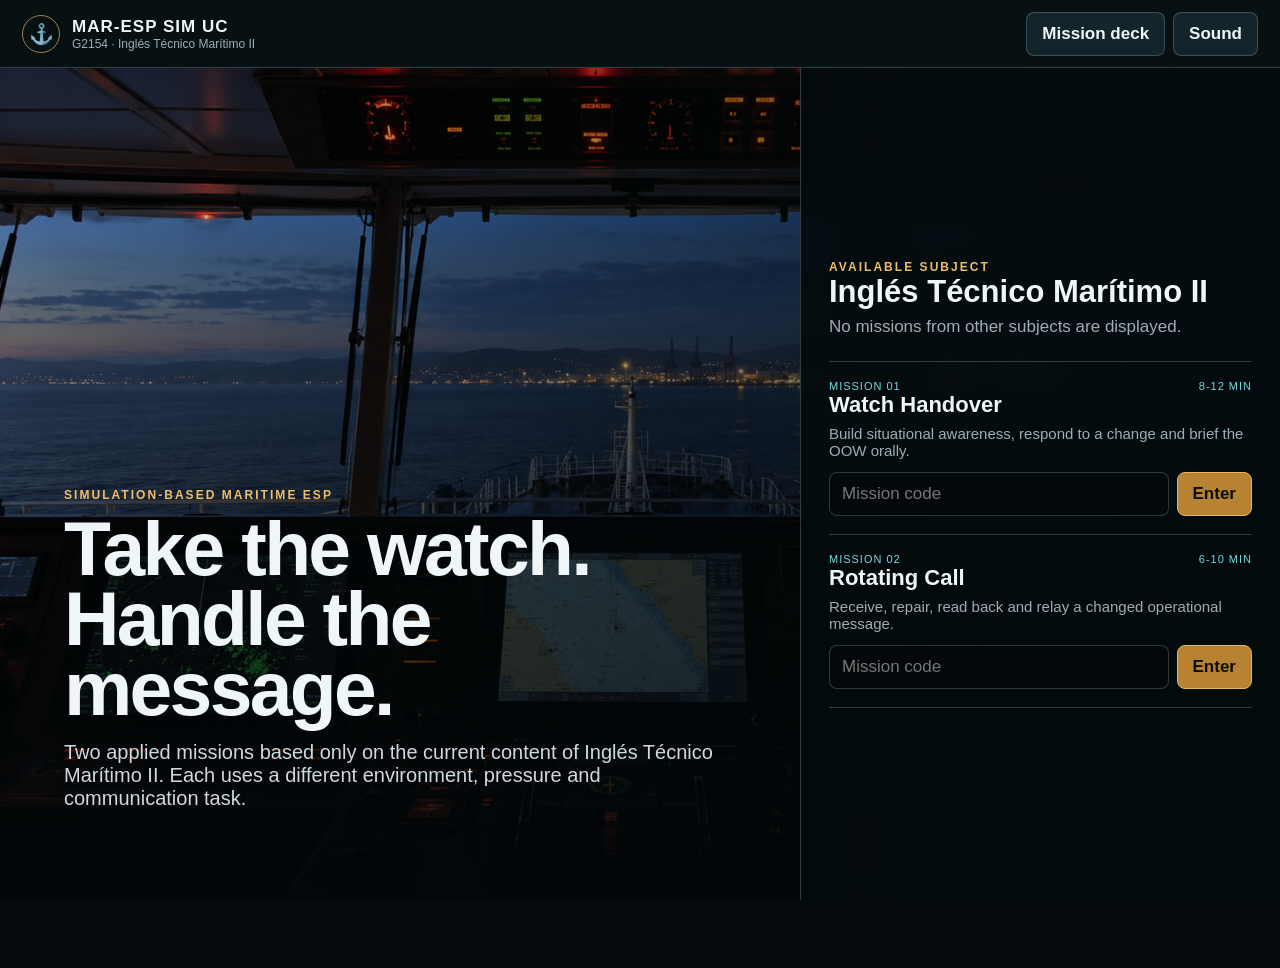
==== itm2-missions/index.html @ d4a8ab96 "Open ITM II missions inside persistent platform session" ====
<!doctype html><html lang="en"><head><meta charset="utf-8"><meta name="viewport" content="width=device-width,initial-scale=1"><title>MAR-ESP SIM UC | Ingles Tecnico Maritimo II</title>
<style>
:root{--ink:#eef6f7;--muted:#9cafb5;--panel:rgba(7,18,21,.94);--line:rgba(204,232,235,.22);--cyan:#79d7de;--green:#84d3a4;--amber:#f1bd68;--red:#e66d63;--shadow:0 24px 70px rgba(0,0,0,.48)}*{box-sizing:border-box}html,body{margin:0;min-height:100%;background:#040a0d;color:var(--ink);font-family:Inter,Arial,sans-serif;font-size:17px}button,input{font:inherit}.hidden{display:none!important}button{cursor:pointer}.screen{display:none;min-height:100vh}.screen.active{display:block}.topbar{height:68px;display:flex;align-items:center;justify-content:space-between;gap:16px;padding:0 22px;background:#071013;border-bottom:1px solid var(--line);position:relative;z-index:30}.brand{display:flex;align-items:center;gap:12px}.brand-mark{width:38px;height:38px;border:1px solid rgba(241,189,104,.65);border-radius:50%;display:grid;place-items:center;color:var(--amber);font-size:20px}.brand strong{display:block;letter-spacing:.06em}.brand small{display:block;color:var(--muted);font-size:12px}.top-actions{display:flex;gap:8px}.btn{min-height:44px;padding:10px 15px;border:1px solid var(--line);border-radius:8px;background:#13252a;color:var(--ink);font-weight:750}.btn:hover{border-color:rgba(121,215,222,.7);background:#193139}.btn.primary{background:#b78231;border-color:#e6b765;color:#0b0b08}.btn:disabled{opacity:.42;cursor:not-allowed}.home{min-height:calc(100vh - 68px);display:grid;grid-template-columns:minmax(0,1.25fr) minmax(360px,.75fr);background:linear-gradient(90deg,rgba(2,8,10,.1),rgba(2,8,10,.72)),url('assets/bridge-watch.jpg') center/cover}.home-copy{display:flex;flex-direction:column;justify-content:flex-end;padding:7vw 5vw;background:linear-gradient(0deg,rgba(1,6,8,.92),transparent 72%)}.kicker{font-size:12px;letter-spacing:.17em;text-transform:uppercase;color:var(--amber);font-weight:800}.home h1{max-width:820px;font-size:clamp(48px,6vw,92px);line-height:.91;margin:12px 0 18px;letter-spacing:-.035em}.home-copy p{max-width:660px;margin:0;font-size:20px;color:#cedadd}.mission-access{padding:38px 28px;background:rgba(4,11,14,.92);backdrop-filter:blur(12px);display:flex;flex-direction:column;justify-content:center;border-left:1px solid var(--line)}.mission-access h2{font-size:31px;margin:0 0 7px}.mission-access>p{color:var(--muted);margin:0 0 24px}.mission-tile{padding:18px 0;border-top:1px solid var(--line)}.mission-tile:last-child{border-bottom:1px solid var(--line)}.mission-tile header{display:flex;justify-content:space-between;gap:12px;align-items:flex-start}.mission-tile h3{font-size:22px;margin:0}.mission-tile p{color:var(--muted);margin:7px 0 13px;font-size:15px}.tag{font-size:11px;letter-spacing:.09em;text-transform:uppercase;color:var(--cyan);white-space:nowrap}.access-row{display:grid;grid-template-columns:1fr auto;gap:8px}.access-row input{min-width:0;border:1px solid var(--line);background:#03090b;color:var(--ink);border-radius:8px;padding:10px 12px}.briefing{min-height:calc(100vh - 68px);display:grid;place-items:center;padding:24px;background:#040b0e}.brief-card{width:min(900px,100%);border:1px solid var(--line);background:linear-gradient(145deg,#0d1a1e,#050b0e);box-shadow:var(--shadow);padding:clamp(24px,5vw,60px);position:relative}.brief-card:before{content:"";position:absolute;left:0;top:0;width:5px;height:100%;background:var(--amber)}.brief-no{font-size:13px;letter-spacing:.15em;color:var(--amber);font-weight:800}.brief-card h1{font-size:clamp(44px,7vw,84px);line-height:.9;margin:14px 0}.brief-card .lead{font-size:21px;color:#cddadd;max-width:760px}.brief-grid{display:grid;grid-template-columns:1fr 1fr;gap:18px;margin:28px 0}.brief-block{border-top:1px solid var(--line);padding-top:13px}.brief-block b{display:block;color:var(--cyan);margin-bottom:6px}.brief-block span{color:var(--muted)}
.mission-one{min-height:calc(100vh - 68px);position:relative;background:#071014 url('assets/bridge-watch.jpg') center/cover;overflow:hidden}.mission-one:after,.radio-mission:after{content:"";position:absolute;inset:0;background:linear-gradient(180deg,rgba(1,6,8,.2),rgba(1,6,8,.5));pointer-events:none}.hudline{position:absolute;z-index:3;left:18px;right:18px;top:16px;display:flex;justify-content:space-between;gap:12px;align-items:center}.status-set{display:flex;gap:8px;flex-wrap:wrap}.status{border:1px solid var(--line);background:rgba(3,10,12,.86);backdrop-filter:blur(8px);padding:8px 11px;border-radius:6px;font:700 12px/1.2 ui-monospace,monospace;letter-spacing:.04em}.status.live:before{content:"";display:inline-block;width:7px;height:7px;border-radius:50%;background:var(--green);box-shadow:0 0 10px var(--green);margin-right:7px}.hotspot{position:absolute;z-index:4;transform:translate(-50%,-50%);width:54px;height:54px;border:1px solid rgba(241,189,104,.8);border-radius:50%;background:rgba(8,16,18,.64);color:var(--amber);font-weight:900;box-shadow:0 0 0 8px rgba(241,189,104,.1),0 0 30px rgba(241,189,104,.28);animation:pulse 2s infinite}.hotspot.done{border-color:var(--green);color:var(--green);box-shadow:0 0 0 7px rgba(132,211,164,.1)}.hotspot:after{content:attr(data-label);position:absolute;left:50%;top:62px;transform:translateX(-50%);padding:5px 8px;border-radius:4px;background:rgba(2,8,10,.88);color:var(--ink);font-size:12px;white-space:nowrap}.hotspot.radar{left:24%;top:69%}.hotspot.ecdis{left:50%;top:72%}.hotspot.radio{left:78%;top:69%}.hotspot.window{left:52%;top:34%}.task-strip{position:absolute;z-index:5;left:18px;bottom:18px;width:min(670px,calc(100% - 36px));background:rgba(4,12,15,.94);border-left:5px solid var(--amber);box-shadow:var(--shadow);padding:17px 19px}.task-strip small{color:var(--amber);font-weight:800;letter-spacing:.1em}.task-strip h2{margin:5px 0 7px;font-size:26px}.task-strip p{margin:0;color:#c5d2d5}.event-sheet{position:absolute;z-index:10;right:18px;top:78px;width:min(390px,calc(100% - 36px));background:rgba(5,13,16,.96);border:1px solid var(--line);box-shadow:var(--shadow);padding:20px;transform:translateX(calc(100% + 40px));transition:.35s}.event-sheet.show{transform:translateX(0)}.event-sheet h3{margin:0 0 8px;font-size:25px}.event-sheet p{color:#c4d1d4}.event-actions{display:grid;gap:9px}.event-actions button{text-align:left}.event-actions span{display:block;color:var(--muted);font-size:13px;margin-top:3px}.handover{position:absolute;z-index:11;inset:0;background:rgba(1,6,8,.88);display:grid;place-items:center;padding:20px}.handover-card{width:min(760px,100%);background:#0a1518;border:1px solid var(--line);box-shadow:var(--shadow);padding:28px}.dialogue{border-left:3px solid var(--cyan);padding:12px 16px;background:#071013;margin:16px 0;color:#d5e2e4}.voicebox{border:1px dashed rgba(121,215,222,.48);padding:18px;text-align:center}.recording{background:#652924!important;border-color:#d66a60!important}.wave{height:38px;display:flex;gap:4px;align-items:center;justify-content:center;margin:10px 0}.wave i{display:block;width:4px;height:8px;background:var(--cyan)}.wave.live i{animation:wave .65s infinite alternate}.wave i:nth-child(2n){animation-delay:.15s}.wave i:nth-child(3n){animation-delay:.3s}
.radio-mission{min-height:calc(100vh - 68px);background:#081014 url('assets/radio-room.jpg') center/cover;position:relative;overflow:hidden}.radio-mission:after{background:linear-gradient(90deg,rgba(2,7,9,.1),rgba(2,7,9,.74))}.radio-console{position:absolute;z-index:3;right:0;top:0;bottom:0;width:min(620px,58vw);background:rgba(4,11,13,.93);border-left:1px solid var(--line);padding:26px;display:grid;grid-template-rows:auto auto 1fr auto;gap:18px;overflow:auto}.radio-head{display:flex;justify-content:space-between;gap:12px}.radio-head h1{font-size:40px;margin:0;line-height:.95}.clock{font:700 22px ui-monospace,monospace;color:var(--amber)}.call-display{border:1px solid rgba(121,215,222,.4);background:#06171a;padding:18px;min-height:132px;box-shadow:inset 0 0 40px rgba(121,215,222,.07)}.call-display .from{color:var(--cyan);font:700 12px ui-monospace,monospace;letter-spacing:.08em}.call-display .line{font-size:21px;margin-top:12px}.ringing{animation:ring 1s infinite}.radio-controls{display:grid;grid-template-columns:repeat(2,1fr);gap:10px}.radio-controls .btn{min-height:62px}.memory-board{display:grid;grid-template-columns:1fr 1fr;gap:10px}.memory-slot{min-height:70px;border:1px solid var(--line);padding:10px;background:#071114}.memory-slot b{display:block;color:var(--amber);font-size:12px;text-transform:uppercase}.memory-slot span{display:block;margin-top:5px;color:#dce7e8}.phrase-builder{border-top:1px solid var(--line);padding-top:14px}.phrase-options{display:flex;flex-wrap:wrap;gap:8px;margin-top:10px}.phrase{border:1px solid var(--line);background:#102126;color:var(--ink);border-radius:999px;padding:9px 12px}.phrase.selected{background:#35595e;border-color:var(--cyan)}.transmit{display:flex;gap:9px;margin-top:13px}.progress-rail{position:absolute;z-index:4;left:22px;bottom:20px;width:min(500px,calc(42vw - 44px));background:rgba(4,11,13,.88);border:1px solid var(--line);padding:15px}.progress-rail h3{margin:0 0 8px}.progress-track{height:8px;background:#152226;overflow:hidden}.progress-track i{display:block;height:100%;background:var(--green);width:0;transition:.4s}
.debrief{min-height:calc(100vh - 68px);padding:28px;background:linear-gradient(135deg,#071316,#03080a)}.debrief-inner{max-width:1120px;margin:auto}.debrief h1{font-size:clamp(44px,6vw,78px);margin:18px 0 6px}.outcome{display:grid;grid-template-columns:repeat(3,1fr);gap:14px;margin:25px 0}.score{border-top:3px solid var(--cyan);background:#0b181b;padding:18px}.score b{display:block;font-size:34px}.score span{color:var(--muted)}.timeline{border-left:1px solid var(--line);margin:24px 0 24px 12px}.timeline-item{padding:0 0 20px 22px;position:relative}.timeline-item:before{content:"";position:absolute;width:9px;height:9px;border-radius:50%;background:var(--cyan);left:-5px;top:7px}.timeline-item b{display:block}.timeline-item span{color:var(--muted)}.source-note{border:1px solid var(--line);background:#081316;padding:16px;color:#c9d6d8}.toast{position:fixed;z-index:100;left:50%;top:82px;transform:translate(-50%,-20px);opacity:0;pointer-events:none;background:#101d20;border:1px solid var(--line);box-shadow:var(--shadow);padding:12px 16px;transition:.25s;max-width:min(620px,90vw)}.toast.show{opacity:1;transform:translate(-50%,0)}
@keyframes pulse{50%{box-shadow:0 0 0 13px rgba(241,189,104,0),0 0 38px rgba(241,189,104,.38)}}@keyframes wave{to{height:33px}}@keyframes ring{50%{border-color:var(--amber);box-shadow:inset 0 0 40px rgba(241,189,104,.12),0 0 24px rgba(241,189,104,.24)}}@media(max-width:900px){.home{grid-template-columns:1fr;background-position:40% center}.home-copy{min-height:55vh}.mission-access{border-left:0;border-top:1px solid var(--line)}.brief-grid,.outcome{grid-template-columns:1fr}.radio-console{position:relative;margin-left:auto;width:100%;min-height:calc(100vh - 68px);background:rgba(4,11,13,.88)}.progress-rail{display:none}.hotspot.window{top:27%}.hotspot.radar,.hotspot.ecdis,.hotspot.radio{top:65%}}@media(max-width:600px){.topbar{height:auto;padding:10px 12px}.brand small{display:none}.home h1{font-size:46px}.home-copy{padding:28px 18px}.mission-access{padding:25px 18px}.hotspot{width:45px;height:45px}.hotspot:after{font-size:10px;top:51px}.radio-controls,.memory-board{grid-template-columns:1fr}.radio-console{padding:18px}.task-strip{bottom:10px}.event-sheet{top:76px}}@media print{.topbar,.btn,.hotspot,.toast{display:none!important}.debrief{background:white;color:#111}.score,.source-note{background:white;color:#111;border:1px solid #777}.score span,.timeline-item span{color:#333}}
</style></head><body><header class="topbar"><div class="brand"><div class="brand-mark">⚓</div><div><strong>MAR-ESP SIM UC</strong><small>G2154 · Inglés Técnico Marítimo II</small></div></div><div class="top-actions"><button class="btn" data-home>Mission deck</button><button class="btn" id="soundBtn">Sound</button></div></header>
<main id="home" class="screen active"><section class="home"><div class="home-copy"><div class="kicker">Simulation-based Maritime ESP</div><h1>Take the watch.<br>Handle the message.</h1><p>Two applied missions based only on the current content of Inglés Técnico Marítimo II. Each uses a different environment, pressure and communication task.</p></div><aside class="mission-access"><div class="kicker">Available subject</div><h2>Inglés Técnico Marítimo II</h2><p>No missions from other subjects are displayed.</p><div id="missionList"></div></aside></section></main>
<main id="briefing" class="screen"><section class="briefing"><div id="briefCard" class="brief-card"></div></section></main>
<main id="m1" class="screen"><section class="mission-one"><div class="hudline"><div class="status-set"><span class="status live">WATCH 0748</span><span class="status" id="m1Objective">4 stations unchecked</span></div><button class="btn" id="m1Help">Watch order</button></div><button class="hotspot radar" data-station="radar" data-label="RADAR">R</button><button class="hotspot ecdis" data-station="ecdis" data-label="POSITION">P</button><button class="hotspot radio" data-station="radio" data-label="VHF GUARD">V</button><button class="hotspot window" data-station="window" data-label="VISUAL CHECK">W</button><div class="task-strip"><small>WATCH HANDOVER</small><h2 id="m1TaskTitle">Build your own picture of the watch</h2><p id="m1TaskText">Inspect the ship systems in any order. The OOW will not tell you which display to trust first.</p></div><aside id="m1Sheet" class="event-sheet"></aside><div id="handover" class="handover hidden"><div class="handover-card"><div class="kicker">Live handover</div><h2>Report to the OOW</h2><div class="dialogue">OOW: “Give me the watch status and tell me what needs monitoring.”</div><div class="voicebox"><div id="wave" class="wave"><i></i><i></i><i></i><i></i><i></i><i></i><i></i><i></i></div><p id="voiceStatus">Hold the microphone button and give a short oral handover. The recording stays in this browser session only.</p><button class="btn primary" id="recordBtn">Hold to speak</button><button class="btn hidden" id="playRecording">Play my handover</button></div><div style="display:flex;gap:10px;margin-top:16px;flex-wrap:wrap"><button class="btn" id="handoverFallback">No microphone: use guided handover</button><button class="btn primary" id="finishM1" disabled>End watch handover</button></div></div></div></section></main>
<main id="m2" class="screen"><section class="radio-mission"><div class="progress-rail"><div class="kicker">Communication chain</div><h3>Agency → You → OOW</h3><div class="progress-track"><i id="radioProgress"></i></div><p id="radioHint">Wait for the incoming call.</p></div><section class="radio-console"><header class="radio-head"><div><div class="kicker">Ship communications desk</div><h1>Rotating Call</h1></div><div class="clock" id="simClock">09:47</div></header><div id="callDisplay" class="call-display"><div class="from">LINE STATUS</div><div class="line">Standing by for agency traffic.</div></div><div><div id="radioControls" class="radio-controls"><button class="btn primary" id="answerCall">Answer incoming call</button><button class="btn" id="playCall" disabled>Replay audio</button></div><div id="memoryBoard" class="memory-board" style="margin-top:14px"></div><div id="phraseBuilder" class="phrase-builder hidden"><div class="kicker" id="phraseLabel">Build the readback</div><p id="phrasePrompt"></p><div id="phraseOptions" class="phrase-options"></div><div class="transmit"><button class="btn" id="clearPhrase">Clear</button><button class="btn primary" id="transmitPhrase">Transmit</button></div></div></div><div><button class="btn primary hidden" id="finishM2">Close communication chain</button></div></section></section></main>
<main id="debrief" class="screen"><section class="debrief"><div class="debrief-inner"><div class="kicker">After-action review</div><h1 id="debriefTitle"></h1><p id="debriefSummary"></p><div class="outcome" id="outcome"></div><h2>What happened</h2><div class="timeline" id="timeline"></div><div class="source-note" id="sourceNote"></div><div style="display:flex;gap:10px;margin-top:18px;flex-wrap:wrap"><button class="btn primary" data-home>Return to mission deck</button><button class="btn" onclick="window.print()">Print / save PDF</button><button class="btn" id="replayMission">Replay mission</button></div></div></section></main>
<audio id="courseAudio" preload="metadata" src="audio/listening-1-week1.mp3"></audio><div id="toast" class="toast"></div>
<script>
const MISSIONS={m1:{code:'mision1',no:'MISSION 01',title:'Watch Handover',subtitle:'Build situational awareness, respond to a change and brief the OOW orally.',source:'Day 1 Introduction: English as professional action; bridge/watch/position/equipment/log contexts.',role:'Relieving watchkeeper',objective:'Establish what is observed, what is uncertain and what must be monitored.',mechanic:'Free-order bridge inspection + interruption + oral handover',duration:'8-12 min'},m2:{code:'mision2',no:'MISSION 02',title:'Rotating Call',subtitle:'Receive, repair, read back and relay a changed operational message.',source:'Week 2-3: Rotating Call, compact maritime noun groups, repair move and closed-loop next action.',role:'Bridge watch assistant',objective:'Transfer a time-critical agency message without losing the changed time, cause, deadline or next action.',mechanic:'Timed incoming call + memory board + phrase assembly',duration:'6-10 min'}};
let app={mission:null,logs:[],score:0,m1:{seen:[],eventResolved:false,recorded:false},m2:{phase:0,selected:[],facts:{},mistakes:0},audioCtx:null,recorder:null,chunks:[],recordingUrl:null},audioOn=true;const $=s=>document.querySelector(s),$$=s=>[...document.querySelectorAll(s)];
function show(id){$$('.screen').forEach(x=>x.classList.remove('active'));$('#'+id).classList.add('active')}function toast(msg){const t=$('#toast');t.textContent=msg;t.classList.add('show');setTimeout(()=>t.classList.remove('show'),2600)}function beep(freq=520,d=.1,type='sine',vol=.05){if(!audioOn)return;try{if(!app.audioCtx)app.audioCtx=new(window.AudioContext||window.webkitAudioContext)();const o=app.audioCtx.createOscillator(),g=app.audioCtx.createGain();o.type=type;o.frequency.value=freq;g.gain.value=vol;o.connect(g);g.connect(app.audioCtx.destination);o.start();g.gain.exponentialRampToValueAtTime(.0001,app.audioCtx.currentTime+d);o.stop(app.audioCtx.currentTime+d)}catch(e){}}function log(action,result,quality='neutral'){app.logs.push({time:new Date().toLocaleTimeString([],{hour:'2-digit',minute:'2-digit'}),action,result,quality})}
function renderMissionList(){$('#missionList').innerHTML=Object.entries(MISSIONS).map(([id,m])=>`<article class="mission-tile"><header><div><div class="tag">${m.no}</div><h3>${m.title}</h3></div><span class="tag">${m.duration}</span></header><p>${m.subtitle}</p><div class="access-row"><input id="code-${id}" type="password" placeholder="Mission code"><button class="btn primary" data-enter="${id}">Enter</button></div></article>`).join('')}function enterMission(id){const v=$('#code-'+id).value.trim().toLowerCase();if(v!==MISSIONS[id].code&&v!=='unicantest'){toast('Code not recognised. Use '+MISSIONS[id].code+' or unicantest.');beep(160,.18,'sawtooth');return}app.mission=id;app.logs=[];app.score=0;renderBriefing(id);show('briefing');beep(420,.08)}function renderBriefing(id){const m=MISSIONS[id];$('#briefCard').innerHTML=`<div class="brief-no">${m.no} · ${m.duration}</div><h1>${m.title}</h1><p class="lead">${m.subtitle}</p><div class="brief-grid"><div class="brief-block"><b>Your role</b><span>${m.role}</span></div><div class="brief-block"><b>Operational objective</b><span>${m.objective}</span></div><div class="brief-block"><b>How this mission plays</b><span>${m.mechanic}</span></div><div class="brief-block"><b>Communication standard</b><span>Purpose, audience and checked information must remain clear.</span></div></div><button class="btn primary" id="launchMission">Begin mission</button>`}
const stationData={radar:{title:'Radar picture',body:'No close targets. One outbound vessel is opening on the starboard bow.',state:'OBSERVED',result:'Traffic picture checked; no immediate close-quarters risk.'},ecdis:{title:'Position display',body:'Position 43°27.6′N 003°47.2′W. Vessel maintaining planned approach track.',state:'CONFIRMED',result:'Position and track checked against the passage display.'},radio:{title:'VHF guard',body:'Channel 16 guard active. Last intelligible traffic was Port Control at 0742.',state:'MONITOR',result:'VHF guard checked; latest traffic identified without inventing a new call.'},window:{title:'Visual conditions',body:'Visibility is reducing toward the harbour entrance. Forward lights remain visible.',state:'CHANGING',result:'Visual check identified deteriorating visibility.'}};
function startM1(){app.m1={seen:[],eventResolved:false,recorded:false};app.logs=[];app.score=0;show('m1');$$('[data-station]').forEach(b=>b.classList.remove('done'));$('#m1Objective').textContent='4 stations unchecked';$('#m1TaskTitle').textContent='Build your own picture of the watch';$('#m1TaskText').textContent='Inspect the ship systems in any order. The OOW will not tell you which display to trust first.';$('#m1Sheet').classList.remove('show');$('#handover').classList.add('hidden');log('Mission start','Relieving watchkeeper entered the bridge.')}function inspectStation(name){const d=stationData[name];if(app.m1.seen.includes(name))return;app.m1.seen.push(name);app.score+=10;document.querySelector(`[data-station="${name}"]`).classList.add('done');log('Checked '+d.title,d.result,'good');$('#m1Sheet').innerHTML=`<div class="kicker">${d.state}</div><h3>${d.title}</h3><p>${d.body}</p><button class="btn" id="closeSheet">Return to bridge</button>`;$('#m1Sheet').classList.add('show');const remain=4-app.m1.seen.length;$('#m1Objective').textContent=remain?remain+' station'+(remain===1?'':'s')+' unchecked':'watch picture established';beep(name==='window'?290:560,.08,name==='window'?'sawtooth':'sine');if(app.m1.seen.length===3&&!app.m1.seen.includes('window'))setTimeout(()=>{toast('The view ahead is changing. A visual check may now matter.');$('#m1TaskTitle').textContent='Conditions are changing';$('#m1TaskText').textContent='The displays are stable, but visibility outside is reducing. Complete the watch picture.';beep(210,.22,'sawtooth',.07)},900);if(app.m1.seen.length===4)setTimeout(triggerEvent,900)}
function triggerEvent(){if(app.m1.eventResolved)return;$('#m1Sheet').innerHTML=`<div class="kicker">UNSCHEDULED CHANGE</div><h3>Port Control call breaks through</h3><p>“MV Aurora, reduced visibility reported near the entrance. Maintain listening watch and advise if conditions worsen.”</p><div class="event-actions"><button class="btn" data-m1event="monitor">Acknowledge and monitor<span>Confirm the call, maintain VHF guard and include the change in the handover.</span></button><button class="btn" data-m1event="ignore">Dismiss as routine traffic<span>The next watch would not know that visibility is changing.</span></button><button class="btn" data-m1event="invent">Report port closure<span>No closure was stated in the message.</span></button></div>`;$('#m1Sheet').classList.add('show');$('#m1TaskTitle').textContent='A live change interrupts the handover';$('#m1TaskText').textContent='Respond to the message. Your decision determines what the OOW receives.';beep(180,.25,'square',.08)}function resolveM1(c){app.m1.eventResolved=true;let r,q;if(c==='monitor'){r='Call acknowledged. Reduced visibility added as a monitoring item; no unsupported conclusion added.';q='good';app.score+=35}else if(c==='ignore'){r='Call dismissed. The handover now carries an omission risk.';q='warn';app.score+=10}else{r='Unsupported port closure reported. Observation and interpretation were confused.';q='bad';app.score-=5}log('Responded to Port Control',r,q);$('#m1Sheet').classList.remove('show');setTimeout(openHandover,500)}function openHandover(){$('#handover').classList.remove('hidden');$('#finishM1').disabled=true;app.m1.recorded=false}
async function startRecord(){try{const stream=await navigator.mediaDevices.getUserMedia({audio:true});app.chunks=[];app.recorder=new MediaRecorder(stream);app.recorder.ondataavailable=e=>app.chunks.push(e.data);app.recorder.onstop=()=>{app.recordingUrl=URL.createObjectURL(new Blob(app.chunks,{type:'audio/webm'}));stream.getTracks().forEach(t=>t.stop());app.m1.recorded=true;$('#recordBtn').classList.remove('recording');$('#recordBtn').textContent='Record again';$('#wave').classList.remove('live');$('#voiceStatus').textContent='Handover recorded. Listen back before ending the watch.';$('#playRecording').classList.remove('hidden');$('#finishM1').disabled=false;app.score+=20;log('Oral handover recorded','Student produced a spoken watch handover. Content requires teacher or peer review.','neutral')};app.recorder.start();$('#recordBtn').classList.add('recording');$('#recordBtn').textContent='Release to stop';$('#wave').classList.add('live');$('#voiceStatus').textContent='Recording… mention status, changing visibility and the next monitoring action.'}catch(e){toast('Microphone unavailable. Use the guided handover.')}}function stopRecord(){if(app.recorder&&app.recorder.state==='recording')app.recorder.stop()}function fallbackHandover(){app.m1.recorded=true;app.score+=10;log('Guided handover used','Microphone was not used; the simulator supplied a structured oral fallback.','neutral');$('#voiceStatus').innerHTML='<b>Say aloud:</b> “Watch taken over at 0748. Position and track are confirmed. No close traffic risk is observed. Visibility is reducing near the harbour entrance. I will maintain VHF guard and advise if conditions worsen.”';$('#finishM1').disabled=false}function finishM1(){log('Watch handover complete','Status, uncertainty and next monitoring action transferred to the OOW.','good');debrief('m1')}
function startM2(){app.m2={phase:0,selected:[],facts:{},mistakes:0};app.logs=[];app.score=0;show('m2');$('#radioProgress').style.width='0%';$('#radioHint').textContent='Wait for the incoming call.';$('#phraseBuilder').classList.add('hidden');$('#finishM2').classList.add('hidden');$('#memoryBoard').innerHTML='';$('#answerCall').disabled=true;$('#playCall').disabled=true;$('#callDisplay').classList.remove('ringing');$('#callDisplay').innerHTML='<div class="from">LINE STATUS</div><div class="line">Standing by for agency traffic.</div>';log('Mission start','Bridge communications desk opened.');setTimeout(incomingCall,1700)}function incomingCall(){$('#callDisplay').classList.add('ringing');$('#callDisplay').innerHTML='<div class="from">INCOMING · NORTH PORT AGENCY</div><div class="line">External call for MV Aurora.</div>';$('#answerCall').disabled=false;$('#radioHint').textContent='The agency line is ringing.';beep(700,.18,'sine',.07);setTimeout(()=>beep(700,.18,'sine',.07),420)}function answerCall(){app.score+=10;log('Answered agency call','Caller and vessel context established.','good');$('#answerCall').disabled=true;$('#playCall').disabled=false;$('#callDisplay').classList.remove('ringing');$('#callDisplay').innerHTML='<div class="from">NORTH PORT AGENCY · LINE DEGRADED</div><div class="line">“Good morning. This is Laura calling about MV Aurora. Pilot boarding is now [noise] due to reduced visibility. Confirm by email before 1200.”</div>';$('#radioProgress').style.width='25%';$('#radioHint').textContent='One critical number is masked. Repair the message before relaying it.';playCourseAudio();setTimeout(showRepair,700)}function playCourseAudio(){const a=$('#courseAudio');a.currentTime=0;a.play().catch(()=>toast('Audio unavailable. The degraded transcript remains visible.'))}
function showPhrase(label,prompt,options,mode){app.m2.selected=[];$('#phraseBuilder').classList.remove('hidden');$('#phraseLabel').textContent=label;$('#phrasePrompt').textContent=prompt;$('#phraseOptions').innerHTML=options.map((x,i)=>`<button class="phrase" data-phrase="${i}">${x}</button>`).join('');$('#transmitPhrase').dataset.mode=mode}function showRepair(){showPhrase('Repair the missing number','The boarding time is unclear. Choose the response that requests and checks the number.',['Say again the pilot boarding time, please. Did you say one-five-one-five?','Please repeat the whole message from the beginning.','Understood. Pilot boarding is at one-five-zero-zero.'],'repair')}function choosePhrase(i){app.m2.selected=[i];$$('.phrase').forEach((x,n)=>x.classList.toggle('selected',n===i))}function transmitPhrase(){const mode=$('#transmitPhrase').dataset.mode;if(!app.m2.selected.length){toast('Select the message you want to transmit.');return}const i=app.m2.selected[0];mode==='repair'?repairResult(i):relayResult(i)}function repairResult(i){if(i===0){app.score+=30;log('Requested targeted repetition','Critical number isolated and checked using a repair move.','good');$('#callDisplay').innerHTML='<div class="from">AGENCY REPLY · CLEAR SIGNAL</div><div class="line">“Affirmative. Pilot boarding time is one-five-one-five, 1515, due to reduced visibility. Email confirmation before 1200.”</div>';app.m2.facts={caller:'North Port Agency',vessel:'MV Aurora',time:'1515',reason:'reduced visibility',deadline:'before 1200'};$('#radioProgress').style.width='55%';$('#radioHint').textContent='The corrected information is available once. Commit it to the memory board.';renderFacts();setTimeout(showRelay,650)}else{app.m2.mistakes++;app.score+=5;log('Repair attempt','The response did not isolate the unclear number; agency requested a more precise repair.','warn');$('#callDisplay').innerHTML='<div class="from">AGENCY · CLARIFICATION REQUIRED</div><div class="line">“Which item do you need repeated? Please specify.”</div>';toast('The repair was too broad or introduced an unsupported time.');showRepair()}}function renderFacts(){$('#memoryBoard').innerHTML=Object.entries(app.m2.facts).map(([k,v])=>`<div class="memory-slot"><b>${k}</b><span>${v}</span></div>`).join('')}function showRelay(){showPhrase('Relay to the OOW','Choose the message that preserves the operational chain and closes with a next action.',['North Port Agency reports pilot boarding changed to 1515 due to reduced visibility. Email confirmation is required before 1200. I will prepare it and report back when sent.','The agency called. The pilot is delayed. Please deal with it.','Laura says visibility is poor and the port may close. Boarding may be at 1515.'],'relay')}function relayResult(i){if(i===0){app.score+=40;log('Relayed message to OOW','Changed time, reason, deadline and next action preserved.','good');$('#callDisplay').innerHTML='<div class="from">OOW · READBACK COMPLETE</div><div class="line">“1515 due reduced visibility; email before 1200. Prepare it and report back. Correct.”</div>';$('#radioProgress').style.width='100%';$('#radioHint').textContent='Closed loop: the recipient confirmed the operational message.'}else{app.m2.mistakes++;app.score+=8;log('Relayed message to OOW','The relay lost operational detail or added an unsupported conclusion.','bad');$('#callDisplay').innerHTML='<div class="from">OOW · MESSAGE REJECTED</div><div class="line">“That is not operationally usable. Give me the exact changed time, reason, deadline and your next action.”</div>';$('#radioProgress').style.width='68%';toast('The OOW rejected the incomplete relay. Try again.');showRelay();return}$('#phraseBuilder').classList.add('hidden');$('#finishM2').classList.remove('hidden')}function finishM2(){log('Communication chain closed','Agency information repaired, confirmed and transferred to the OOW.','good');debrief('m2')}
function debrief(id){try{localStorage.setItem('maresp_itm2_last_run',JSON.stringify({mission:id,logs:app.logs,score:app.score,date:new Date().toISOString()}))}catch(e){}const m=MISSIONS[id];show('debrief');$('#debriefTitle').textContent=m.title+' complete';$('#debriefSummary').textContent=id==='m1'?'The review distinguishes what you checked, what changed and how the watch was transferred. The spoken content remains for teacher or peer review.':'The review shows whether the agency message survived the communication chain without loss or invention.';const good=app.logs.filter(x=>x.quality==='good').length,warn=app.logs.filter(x=>x.quality==='warn'||x.quality==='bad').length;$('#outcome').innerHTML=`<div class="score"><b>${Math.max(0,Math.min(100,app.score))}</b><span>process score / 100</span></div><div class="score"><b>${good}</b><span>effective actions</span></div><div class="score"><b>${warn}</b><span>repair points</span></div>`;$('#timeline').innerHTML=app.logs.map(x=>`<div class="timeline-item"><b>${x.time} · ${x.action}</b><span>${x.result}</span></div>`).join('');$('#sourceNote').innerHTML=`<b>Course alignment</b><br>${m.source}<br><br><b>What is assessed here</b><br>Handling of purpose, audience, checked information, clarity and operational consequence. This score describes in-simulator actions; it is not a validated measure of language learning.`;$('#replayMission').dataset.replay=id;beep(620,.1)}function goHome(){if(new URLSearchParams(location.search).get('from')==='platform'&&window.parent!==window){window.parent.postMessage({type:'maresp-close-mission'},'*');return}show('home');app.mission=null}
document.addEventListener('click',e=>{const enter=e.target.closest('[data-enter]');if(enter)return enterMission(enter.dataset.enter);if(e.target.closest('[data-home]'))return goHome();if(e.target.id==='launchMission')return app.mission==='m1'?startM1():startM2();const st=e.target.closest('[data-station]');if(st)return inspectStation(st.dataset.station);if(e.target.id==='closeSheet')return $('#m1Sheet').classList.remove('show');const ev=e.target.closest('[data-m1event]');if(ev)return resolveM1(ev.dataset.m1event);const ph=e.target.closest('[data-phrase]');if(ph)return choosePhrase(+ph.dataset.phrase)});$('#soundBtn').onclick=()=>{audioOn=!audioOn;$('#soundBtn').textContent=audioOn?'Sound':'Sound off';if(audioOn)beep(520,.08)};$('#m1Help').onclick=()=>toast('Take the watch by checking position, traffic, communications and visual conditions. Report only what you can support.');$('#recordBtn').addEventListener('pointerdown',startRecord);$('#recordBtn').addEventListener('pointerup',stopRecord);$('#recordBtn').addEventListener('pointerleave',stopRecord);$('#playRecording').onclick=()=>{if(app.recordingUrl)new Audio(app.recordingUrl).play()};$('#handoverFallback').onclick=fallbackHandover;$('#finishM1').onclick=finishM1;$('#answerCall').onclick=answerCall;$('#playCall').onclick=playCourseAudio;$('#clearPhrase').onclick=()=>{app.m2.selected=[];$$('.phrase').forEach(x=>x.classList.remove('selected'))};$('#transmitPhrase').onclick=transmitPhrase;$('#finishM2').onclick=finishM2;$('#replayMission').onclick=e=>e.target.dataset.replay==='m1'?startM1():startM2();setInterval(()=>{const base=9*60+47+Math.floor((Date.now()%180000)/60000);$('#simClock').textContent=String(Math.floor(base/60)).padStart(2,'0')+':'+String(base%60).padStart(2,'0')},1000);renderMissionList();const requested=new URLSearchParams(location.search).get('mission');if(MISSIONS[requested]){app.mission=requested;requested==='m1'?startM1():startM2()}
</script></body></html>
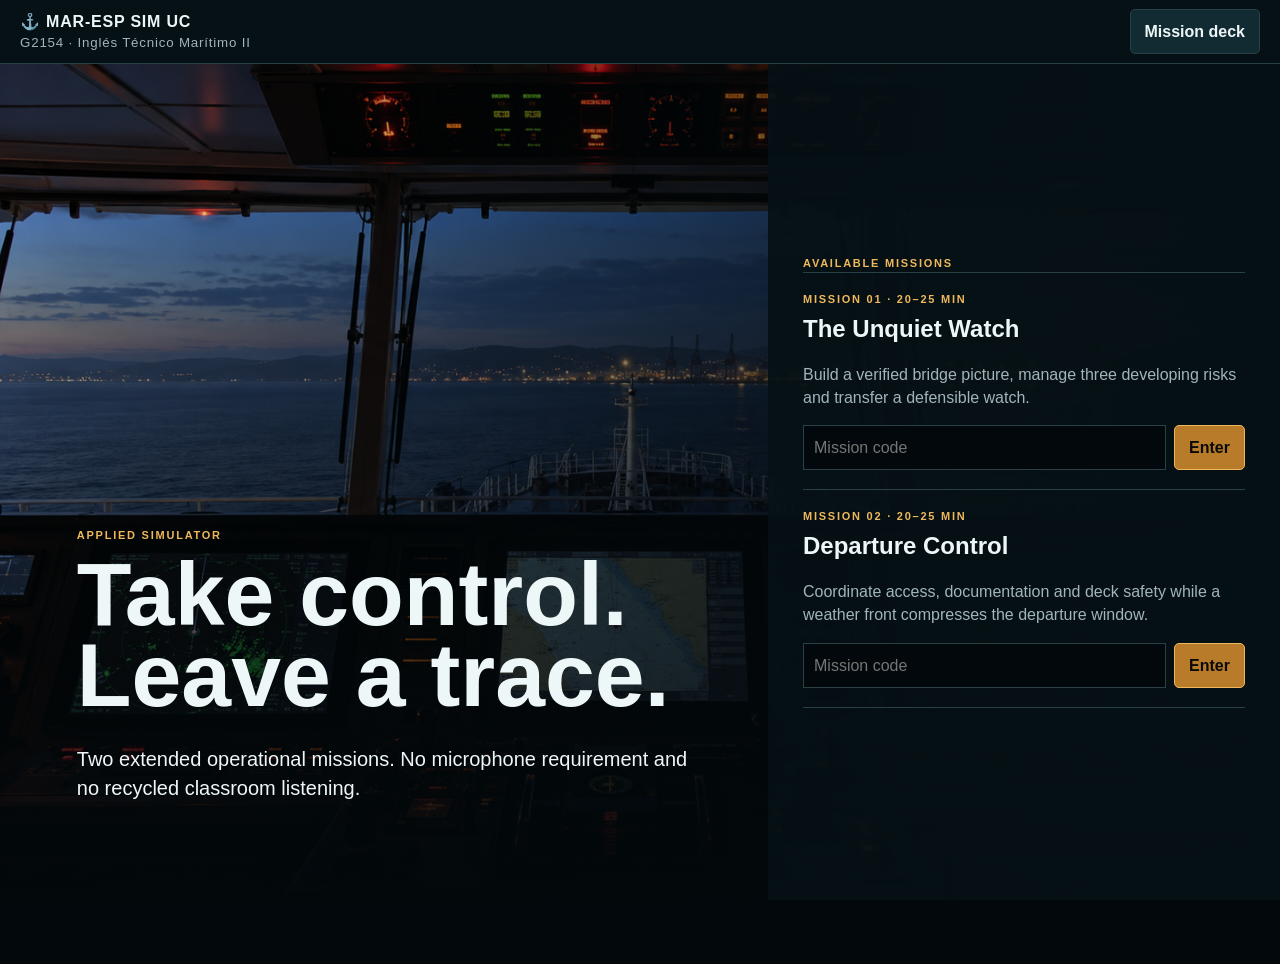
==== commit 2ca65991: "Rebuild ITM II missions as extended operational simulations" ====
--- a/itm2-missions/index.html
+++ b/itm2-missions/index.html
@@ -1,28 +1,16 @@
-<!doctype html><html lang="en"><head><meta charset="utf-8"><meta name="viewport" content="width=device-width,initial-scale=1"><title>MAR-ESP SIM UC | Ingles Tecnico Maritimo II</title>
-<style>
-:root{--ink:#eef6f7;--muted:#9cafb5;--panel:rgba(7,18,21,.94);--line:rgba(204,232,235,.22);--cyan:#79d7de;--green:#84d3a4;--amber:#f1bd68;--red:#e66d63;--shadow:0 24px 70px rgba(0,0,0,.48)}*{box-sizing:border-box}html,body{margin:0;min-height:100%;background:#040a0d;color:var(--ink);font-family:Inter,Arial,sans-serif;font-size:17px}button,input{font:inherit}.hidden{display:none!important}button{cursor:pointer}.screen{display:none;min-height:100vh}.screen.active{display:block}.topbar{height:68px;display:flex;align-items:center;justify-content:space-between;gap:16px;padding:0 22px;background:#071013;border-bottom:1px solid var(--line);position:relative;z-index:30}.brand{display:flex;align-items:center;gap:12px}.brand-mark{width:38px;height:38px;border:1px solid rgba(241,189,104,.65);border-radius:50%;display:grid;place-items:center;color:var(--amber);font-size:20px}.brand strong{display:block;letter-spacing:.06em}.brand small{display:block;color:var(--muted);font-size:12px}.top-actions{display:flex;gap:8px}.btn{min-height:44px;padding:10px 15px;border:1px solid var(--line);border-radius:8px;background:#13252a;color:var(--ink);font-weight:750}.btn:hover{border-color:rgba(121,215,222,.7);background:#193139}.btn.primary{background:#b78231;border-color:#e6b765;color:#0b0b08}.btn:disabled{opacity:.42;cursor:not-allowed}.home{min-height:calc(100vh - 68px);display:grid;grid-template-columns:minmax(0,1.25fr) minmax(360px,.75fr);background:linear-gradient(90deg,rgba(2,8,10,.1),rgba(2,8,10,.72)),url('assets/bridge-watch.jpg') center/cover}.home-copy{display:flex;flex-direction:column;justify-content:flex-end;padding:7vw 5vw;background:linear-gradient(0deg,rgba(1,6,8,.92),transparent 72%)}.kicker{font-size:12px;letter-spacing:.17em;text-transform:uppercase;color:var(--amber);font-weight:800}.home h1{max-width:820px;font-size:clamp(48px,6vw,92px);line-height:.91;margin:12px 0 18px;letter-spacing:-.035em}.home-copy p{max-width:660px;margin:0;font-size:20px;color:#cedadd}.mission-access{padding:38px 28px;background:rgba(4,11,14,.92);backdrop-filter:blur(12px);display:flex;flex-direction:column;justify-content:center;border-left:1px solid var(--line)}.mission-access h2{font-size:31px;margin:0 0 7px}.mission-access>p{color:var(--muted);margin:0 0 24px}.mission-tile{padding:18px 0;border-top:1px solid var(--line)}.mission-tile:last-child{border-bottom:1px solid var(--line)}.mission-tile header{display:flex;justify-content:space-between;gap:12px;align-items:flex-start}.mission-tile h3{font-size:22px;margin:0}.mission-tile p{color:var(--muted);margin:7px 0 13px;font-size:15px}.tag{font-size:11px;letter-spacing:.09em;text-transform:uppercase;color:var(--cyan);white-space:nowrap}.access-row{display:grid;grid-template-columns:1fr auto;gap:8px}.access-row input{min-width:0;border:1px solid var(--line);background:#03090b;color:var(--ink);border-radius:8px;padding:10px 12px}.briefing{min-height:calc(100vh - 68px);display:grid;place-items:center;padding:24px;background:#040b0e}.brief-card{width:min(900px,100%);border:1px solid var(--line);background:linear-gradient(145deg,#0d1a1e,#050b0e);box-shadow:var(--shadow);padding:clamp(24px,5vw,60px);position:relative}.brief-card:before{content:"";position:absolute;left:0;top:0;width:5px;height:100%;background:var(--amber)}.brief-no{font-size:13px;letter-spacing:.15em;color:var(--amber);font-weight:800}.brief-card h1{font-size:clamp(44px,7vw,84px);line-height:.9;margin:14px 0}.brief-card .lead{font-size:21px;color:#cddadd;max-width:760px}.brief-grid{display:grid;grid-template-columns:1fr 1fr;gap:18px;margin:28px 0}.brief-block{border-top:1px solid var(--line);padding-top:13px}.brief-block b{display:block;color:var(--cyan);margin-bottom:6px}.brief-block span{color:var(--muted)}
-.mission-one{min-height:calc(100vh - 68px);position:relative;background:#071014 url('assets/bridge-watch.jpg') center/cover;overflow:hidden}.mission-one:after,.radio-mission:after{content:"";position:absolute;inset:0;background:linear-gradient(180deg,rgba(1,6,8,.2),rgba(1,6,8,.5));pointer-events:none}.hudline{position:absolute;z-index:3;left:18px;right:18px;top:16px;display:flex;justify-content:space-between;gap:12px;align-items:center}.status-set{display:flex;gap:8px;flex-wrap:wrap}.status{border:1px solid var(--line);background:rgba(3,10,12,.86);backdrop-filter:blur(8px);padding:8px 11px;border-radius:6px;font:700 12px/1.2 ui-monospace,monospace;letter-spacing:.04em}.status.live:before{content:"";display:inline-block;width:7px;height:7px;border-radius:50%;background:var(--green);box-shadow:0 0 10px var(--green);margin-right:7px}.hotspot{position:absolute;z-index:4;transform:translate(-50%,-50%);width:54px;height:54px;border:1px solid rgba(241,189,104,.8);border-radius:50%;background:rgba(8,16,18,.64);color:var(--amber);font-weight:900;box-shadow:0 0 0 8px rgba(241,189,104,.1),0 0 30px rgba(241,189,104,.28);animation:pulse 2s infinite}.hotspot.done{border-color:var(--green);color:var(--green);box-shadow:0 0 0 7px rgba(132,211,164,.1)}.hotspot:after{content:attr(data-label);position:absolute;left:50%;top:62px;transform:translateX(-50%);padding:5px 8px;border-radius:4px;background:rgba(2,8,10,.88);color:var(--ink);font-size:12px;white-space:nowrap}.hotspot.radar{left:24%;top:69%}.hotspot.ecdis{left:50%;top:72%}.hotspot.radio{left:78%;top:69%}.hotspot.window{left:52%;top:34%}.task-strip{position:absolute;z-index:5;left:18px;bottom:18px;width:min(670px,calc(100% - 36px));background:rgba(4,12,15,.94);border-left:5px solid var(--amber);box-shadow:var(--shadow);padding:17px 19px}.task-strip small{color:var(--amber);font-weight:800;letter-spacing:.1em}.task-strip h2{margin:5px 0 7px;font-size:26px}.task-strip p{margin:0;color:#c5d2d5}.event-sheet{position:absolute;z-index:10;right:18px;top:78px;width:min(390px,calc(100% - 36px));background:rgba(5,13,16,.96);border:1px solid var(--line);box-shadow:var(--shadow);padding:20px;transform:translateX(calc(100% + 40px));transition:.35s}.event-sheet.show{transform:translateX(0)}.event-sheet h3{margin:0 0 8px;font-size:25px}.event-sheet p{color:#c4d1d4}.event-actions{display:grid;gap:9px}.event-actions button{text-align:left}.event-actions span{display:block;color:var(--muted);font-size:13px;margin-top:3px}.handover{position:absolute;z-index:11;inset:0;background:rgba(1,6,8,.88);display:grid;place-items:center;padding:20px}.handover-card{width:min(760px,100%);background:#0a1518;border:1px solid var(--line);box-shadow:var(--shadow);padding:28px}.dialogue{border-left:3px solid var(--cyan);padding:12px 16px;background:#071013;margin:16px 0;color:#d5e2e4}.voicebox{border:1px dashed rgba(121,215,222,.48);padding:18px;text-align:center}.recording{background:#652924!important;border-color:#d66a60!important}.wave{height:38px;display:flex;gap:4px;align-items:center;justify-content:center;margin:10px 0}.wave i{display:block;width:4px;height:8px;background:var(--cyan)}.wave.live i{animation:wave .65s infinite alternate}.wave i:nth-child(2n){animation-delay:.15s}.wave i:nth-child(3n){animation-delay:.3s}
-.radio-mission{min-height:calc(100vh - 68px);background:#081014 url('assets/radio-room.jpg') center/cover;position:relative;overflow:hidden}.radio-mission:after{background:linear-gradient(90deg,rgba(2,7,9,.1),rgba(2,7,9,.74))}.radio-console{position:absolute;z-index:3;right:0;top:0;bottom:0;width:min(620px,58vw);background:rgba(4,11,13,.93);border-left:1px solid var(--line);padding:26px;display:grid;grid-template-rows:auto auto 1fr auto;gap:18px;overflow:auto}.radio-head{display:flex;justify-content:space-between;gap:12px}.radio-head h1{font-size:40px;margin:0;line-height:.95}.clock{font:700 22px ui-monospace,monospace;color:var(--amber)}.call-display{border:1px solid rgba(121,215,222,.4);background:#06171a;padding:18px;min-height:132px;box-shadow:inset 0 0 40px rgba(121,215,222,.07)}.call-display .from{color:var(--cyan);font:700 12px ui-monospace,monospace;letter-spacing:.08em}.call-display .line{font-size:21px;margin-top:12px}.ringing{animation:ring 1s infinite}.radio-controls{display:grid;grid-template-columns:repeat(2,1fr);gap:10px}.radio-controls .btn{min-height:62px}.memory-board{display:grid;grid-template-columns:1fr 1fr;gap:10px}.memory-slot{min-height:70px;border:1px solid var(--line);padding:10px;background:#071114}.memory-slot b{display:block;color:var(--amber);font-size:12px;text-transform:uppercase}.memory-slot span{display:block;margin-top:5px;color:#dce7e8}.phrase-builder{border-top:1px solid var(--line);padding-top:14px}.phrase-options{display:flex;flex-wrap:wrap;gap:8px;margin-top:10px}.phrase{border:1px solid var(--line);background:#102126;color:var(--ink);border-radius:999px;padding:9px 12px}.phrase.selected{background:#35595e;border-color:var(--cyan)}.transmit{display:flex;gap:9px;margin-top:13px}.progress-rail{position:absolute;z-index:4;left:22px;bottom:20px;width:min(500px,calc(42vw - 44px));background:rgba(4,11,13,.88);border:1px solid var(--line);padding:15px}.progress-rail h3{margin:0 0 8px}.progress-track{height:8px;background:#152226;overflow:hidden}.progress-track i{display:block;height:100%;background:var(--green);width:0;transition:.4s}
-.debrief{min-height:calc(100vh - 68px);padding:28px;background:linear-gradient(135deg,#071316,#03080a)}.debrief-inner{max-width:1120px;margin:auto}.debrief h1{font-size:clamp(44px,6vw,78px);margin:18px 0 6px}.outcome{display:grid;grid-template-columns:repeat(3,1fr);gap:14px;margin:25px 0}.score{border-top:3px solid var(--cyan);background:#0b181b;padding:18px}.score b{display:block;font-size:34px}.score span{color:var(--muted)}.timeline{border-left:1px solid var(--line);margin:24px 0 24px 12px}.timeline-item{padding:0 0 20px 22px;position:relative}.timeline-item:before{content:"";position:absolute;width:9px;height:9px;border-radius:50%;background:var(--cyan);left:-5px;top:7px}.timeline-item b{display:block}.timeline-item span{color:var(--muted)}.source-note{border:1px solid var(--line);background:#081316;padding:16px;color:#c9d6d8}.toast{position:fixed;z-index:100;left:50%;top:82px;transform:translate(-50%,-20px);opacity:0;pointer-events:none;background:#101d20;border:1px solid var(--line);box-shadow:var(--shadow);padding:12px 16px;transition:.25s;max-width:min(620px,90vw)}.toast.show{opacity:1;transform:translate(-50%,0)}
-@keyframes pulse{50%{box-shadow:0 0 0 13px rgba(241,189,104,0),0 0 38px rgba(241,189,104,.38)}}@keyframes wave{to{height:33px}}@keyframes ring{50%{border-color:var(--amber);box-shadow:inset 0 0 40px rgba(241,189,104,.12),0 0 24px rgba(241,189,104,.24)}}@media(max-width:900px){.home{grid-template-columns:1fr;background-position:40% center}.home-copy{min-height:55vh}.mission-access{border-left:0;border-top:1px solid var(--line)}.brief-grid,.outcome{grid-template-columns:1fr}.radio-console{position:relative;margin-left:auto;width:100%;min-height:calc(100vh - 68px);background:rgba(4,11,13,.88)}.progress-rail{display:none}.hotspot.window{top:27%}.hotspot.radar,.hotspot.ecdis,.hotspot.radio{top:65%}}@media(max-width:600px){.topbar{height:auto;padding:10px 12px}.brand small{display:none}.home h1{font-size:46px}.home-copy{padding:28px 18px}.mission-access{padding:25px 18px}.hotspot{width:45px;height:45px}.hotspot:after{font-size:10px;top:51px}.radio-controls,.memory-board{grid-template-columns:1fr}.radio-console{padding:18px}.task-strip{bottom:10px}.event-sheet{top:76px}}@media print{.topbar,.btn,.hotspot,.toast{display:none!important}.debrief{background:white;color:#111}.score,.source-note{background:white;color:#111;border:1px solid #777}.score span,.timeline-item span{color:#333}}
-</style></head><body><header class="topbar"><div class="brand"><div class="brand-mark">⚓</div><div><strong>MAR-ESP SIM UC</strong><small>G2154 · Inglés Técnico Marítimo II</small></div></div><div class="top-actions"><button class="btn" data-home>Mission deck</button><button class="btn" id="soundBtn">Sound</button></div></header>
-<main id="home" class="screen active"><section class="home"><div class="home-copy"><div class="kicker">Simulation-based Maritime ESP</div><h1>Take the watch.<br>Handle the message.</h1><p>Two applied missions based only on the current content of Inglés Técnico Marítimo II. Each uses a different environment, pressure and communication task.</p></div><aside class="mission-access"><div class="kicker">Available subject</div><h2>Inglés Técnico Marítimo II</h2><p>No missions from other subjects are displayed.</p><div id="missionList"></div></aside></section></main>
-<main id="briefing" class="screen"><section class="briefing"><div id="briefCard" class="brief-card"></div></section></main>
-<main id="m1" class="screen"><section class="mission-one"><div class="hudline"><div class="status-set"><span class="status live">WATCH 0748</span><span class="status" id="m1Objective">4 stations unchecked</span></div><button class="btn" id="m1Help">Watch order</button></div><button class="hotspot radar" data-station="radar" data-label="RADAR">R</button><button class="hotspot ecdis" data-station="ecdis" data-label="POSITION">P</button><button class="hotspot radio" data-station="radio" data-label="VHF GUARD">V</button><button class="hotspot window" data-station="window" data-label="VISUAL CHECK">W</button><div class="task-strip"><small>WATCH HANDOVER</small><h2 id="m1TaskTitle">Build your own picture of the watch</h2><p id="m1TaskText">Inspect the ship systems in any order. The OOW will not tell you which display to trust first.</p></div><aside id="m1Sheet" class="event-sheet"></aside><div id="handover" class="handover hidden"><div class="handover-card"><div class="kicker">Live handover</div><h2>Report to the OOW</h2><div class="dialogue">OOW: “Give me the watch status and tell me what needs monitoring.”</div><div class="voicebox"><div id="wave" class="wave"><i></i><i></i><i></i><i></i><i></i><i></i><i></i><i></i></div><p id="voiceStatus">Hold the microphone button and give a short oral handover. The recording stays in this browser session only.</p><button class="btn primary" id="recordBtn">Hold to speak</button><button class="btn hidden" id="playRecording">Play my handover</button></div><div style="display:flex;gap:10px;margin-top:16px;flex-wrap:wrap"><button class="btn" id="handoverFallback">No microphone: use guided handover</button><button class="btn primary" id="finishM1" disabled>End watch handover</button></div></div></div></section></main>
-<main id="m2" class="screen"><section class="radio-mission"><div class="progress-rail"><div class="kicker">Communication chain</div><h3>Agency → You → OOW</h3><div class="progress-track"><i id="radioProgress"></i></div><p id="radioHint">Wait for the incoming call.</p></div><section class="radio-console"><header class="radio-head"><div><div class="kicker">Ship communications desk</div><h1>Rotating Call</h1></div><div class="clock" id="simClock">09:47</div></header><div id="callDisplay" class="call-display"><div class="from">LINE STATUS</div><div class="line">Standing by for agency traffic.</div></div><div><div id="radioControls" class="radio-controls"><button class="btn primary" id="answerCall">Answer incoming call</button><button class="btn" id="playCall" disabled>Replay audio</button></div><div id="memoryBoard" class="memory-board" style="margin-top:14px"></div><div id="phraseBuilder" class="phrase-builder hidden"><div class="kicker" id="phraseLabel">Build the readback</div><p id="phrasePrompt"></p><div id="phraseOptions" class="phrase-options"></div><div class="transmit"><button class="btn" id="clearPhrase">Clear</button><button class="btn primary" id="transmitPhrase">Transmit</button></div></div></div><div><button class="btn primary hidden" id="finishM2">Close communication chain</button></div></section></section></main>
-<main id="debrief" class="screen"><section class="debrief"><div class="debrief-inner"><div class="kicker">After-action review</div><h1 id="debriefTitle"></h1><p id="debriefSummary"></p><div class="outcome" id="outcome"></div><h2>What happened</h2><div class="timeline" id="timeline"></div><div class="source-note" id="sourceNote"></div><div style="display:flex;gap:10px;margin-top:18px;flex-wrap:wrap"><button class="btn primary" data-home>Return to mission deck</button><button class="btn" onclick="window.print()">Print / save PDF</button><button class="btn" id="replayMission">Replay mission</button></div></div></section></main>
-<audio id="courseAudio" preload="metadata" src="audio/listening-1-week1.mp3"></audio><div id="toast" class="toast"></div>
+<!doctype html><html lang="en"><head><meta charset="utf-8"><meta name="viewport" content="width=device-width,initial-scale=1"><title>MAR-ESP SIM UC · ITM II</title><style>
+:root{--bg:#02080b;--p:#08171b;--p2:#10252b;--line:#294047;--ink:#eef7f8;--muted:#a1b5ba;--cyan:#78d8df;--green:#7bd49d;--amber:#efb85c;--red:#e66b61}*{box-sizing:border-box}html,body{margin:0;background:var(--bg);color:var(--ink);font:16px/1.45 Inter,Arial,sans-serif}.screen{display:none;min-height:100vh}.screen.active{display:block}.hidden{display:none!important}button,input{font:inherit}.btn{border:1px solid var(--line);border-radius:5px;background:#122a31;color:var(--ink);padding:10px 14px;font-weight:750;cursor:pointer}.btn:hover{border-color:var(--cyan)}.btn.primary{background:#b77b29;border-color:var(--amber);color:#080a08}.btn:disabled{opacity:.4}.top{height:64px;display:flex;align-items:center;justify-content:space-between;padding:0 20px;background:#061115;border-bottom:1px solid var(--line);position:relative;z-index:30}.brand{font-weight:900;letter-spacing:.05em}.brand small{display:block;color:var(--muted);font-weight:400}.eyebrow{font-size:11px;text-transform:uppercase;letter-spacing:.16em;color:var(--amber);font-weight:850}.home{min-height:calc(100vh - 64px);display:grid;grid-template-columns:1.2fr .8fr;background:linear-gradient(90deg,transparent,#02080be8),url('assets/bridge-watch.jpg') center/cover}.hero{padding:6vw;display:flex;flex-direction:column;justify-content:flex-end;background:linear-gradient(0deg,#02080bf5,transparent 75%)}.hero h1{font-size:clamp(48px,7vw,90px);line-height:.9;margin:10px 0}.hero p{max-width:650px;font-size:20px}.deck{padding:35px;background:#061115ee;display:flex;flex-direction:column;justify-content:center}.card{border-top:1px solid var(--line);padding:19px 0}.card:last-child{border-bottom:1px solid var(--line)}.card h2{margin:4px 0}.card p{color:var(--muted)}.code{display:grid;grid-template-columns:1fr auto;gap:8px}.code input{background:#02080b;border:1px solid var(--line);color:var(--ink);padding:10px}.brief{min-height:calc(100vh - 64px);display:grid;place-items:center;padding:24px;background:linear-gradient(135deg,#0b2026,#02080b)}.briefbox{width:min(930px,100%);padding:50px;background:var(--p);border:1px solid var(--line);border-left:5px solid var(--amber)}.briefbox h1{font-size:clamp(45px,7vw,76px);line-height:.92;margin:12px 0}.briefgrid{display:grid;grid-template-columns:1fr 1fr;gap:15px;margin:25px 0}.briefgrid div{border-top:1px solid var(--line);padding-top:10px}.briefgrid b{color:var(--cyan);display:block}.briefgrid span{color:var(--muted)}
+.sim{height:calc(100vh - 64px);display:grid;grid-template-columns:285px 1fr 315px;overflow:hidden}.rail,.lograil{background:#061115;padding:18px;overflow:auto}.rail{border-right:1px solid var(--line)}.lograil{border-left:1px solid var(--line)}.rail h1{margin:5px 0}.clock{font:800 25px monospace;color:var(--amber);margin:15px 0 4px}.progress{height:7px;background:#172a30;margin-bottom:18px}.progress i{display:block;height:100%;background:var(--green);transition:.3s}.objective{padding:12px;background:var(--p2);border-left:3px solid var(--amber);margin-bottom:14px}.steps{display:grid;gap:7px}.step{color:var(--muted);font-size:14px}.step:before{content:'○';color:var(--amber);margin-right:8px}.step.done{color:#ddf5e5}.step.done:before{content:'✓';color:var(--green)}.meter{height:9px;background:#1b2c31;margin-top:8px}.meter i{display:block;height:100%;background:linear-gradient(90deg,var(--green),var(--amber),var(--red))}.stage{overflow:auto;background:linear-gradient(#02080b4d,#02080ba8),url('assets/bridge-watch.jpg') center/cover}.stage.office{background-image:linear-gradient(#02080b5c,#02080bd8),url('assets/radio-room.jpg')}.workspace{min-height:100%;padding:22px}.stage h2{font-size:31px;margin:3px 0 14px}.panels{display:grid;grid-template-columns:1fr 1fr;gap:12px}.panel,.event,.final{background:#061115ef;border:1px solid var(--line);padding:16px}.panel{min-height:155px}.panel h3,.event h3{margin:4px 0 8px}.data{white-space:pre-line;color:var(--cyan);font:700 14px monospace}.event{margin-top:13px;border-color:#826a3f}.event.alert{border-color:var(--red)}.choices{display:grid;gap:8px;margin-top:12px}.choice{text-align:left}.choice span{display:block;color:var(--muted);font-size:13px}.dispatch{display:grid;grid-template-columns:repeat(2,1fr);gap:9px}.case{background:var(--p);border:1px solid var(--line);padding:11px}.case.ok{border-color:var(--green)}.case h4{margin:0}.case small{color:var(--muted)}.log{display:grid;gap:10px}.entry{border-left:2px solid var(--line);padding-left:10px}.entry b{font-size:13px;display:block}.entry span{font-size:13px;color:var(--muted)}.line{padding:9px;background:#071418;border-left:3px solid var(--green);margin-top:7px}.debrief{padding:30px;min-height:calc(100vh - 64px)}.debrief>div{max-width:1050px;margin:auto}.debrief h1{font-size:clamp(45px,6vw,75px)}.scores{display:grid;grid-template-columns:repeat(3,1fr);gap:12px}.score,.packet{background:var(--p);border:1px solid var(--line);padding:17px}.score{border-top:3px solid var(--cyan)}.score b{font-size:31px;display:block}.toast{position:fixed;top:76px;left:50%;transform:translateX(-50%);background:var(--p2);border:1px solid var(--line);padding:11px 15px;opacity:0;z-index:100;pointer-events:none}.toast.show{opacity:1}@media(max-width:1000px){.sim{grid-template-columns:240px 1fr}.lograil{display:none}}@media(max-width:700px){.home,.sim{grid-template-columns:1fr}.hero{min-height:52vh}.briefgrid,.panels,.scores,.dispatch{grid-template-columns:1fr}.sim{height:auto}.rail{border:0}.stage{min-height:700px}.top{height:auto;padding:9px 12px}.brand small{display:none}}
+</style></head><body><header class="top"><div class="brand">⚓ MAR-ESP SIM UC<small>G2154 · Inglés Técnico Marítimo II</small></div><button class="btn" data-home>Mission deck</button></header>
+<main id="home" class="screen active"><section class="home"><div class="hero"><div class="eyebrow">Applied simulator</div><h1>Take control.<br>Leave a trace.</h1><p>Two extended operational missions. No microphone requirement and no recycled classroom listening.</p></div><aside class="deck"><div class="eyebrow">Available missions</div><div id="list"></div></aside></section></main>
+<main id="brief" class="screen"><section class="brief"><div id="briefbox" class="briefbox"></div></section></main>
+<main id="mission" class="screen"><section class="sim"><aside class="rail"><div class="eyebrow" id="mno"></div><h1 id="mname"></h1><p id="role"></p><div class="clock" id="clock">00:00</div><div class="progress"><i id="progress"></i></div><div class="objective"><b>CURRENT OBJECTIVE</b><div id="objective"></div></div><div id="steps" class="steps"></div><div class="eyebrow" style="margin-top:18px">Operational exposure</div><div class="meter"><i id="risk"></i></div></aside><section id="stage" class="stage"><div class="workspace"><div class="eyebrow" id="zone"></div><h2 id="title"></h2><div id="body"></div></div></section><aside class="lograil"><div class="eyebrow">Trace</div><h2>Operational log</h2><div id="log" class="log"></div></aside></section></main>
+<main id="debrief" class="screen"><section class="debrief"><div><div class="eyebrow">After-action review</div><h1 id="dtitle"></h1><p>This review records the operational path. It does not infer language learning or professional competence.</p><div id="scores" class="scores"></div><div id="packet" class="packet" style="margin-top:14px"></div><div style="display:flex;gap:8px;margin-top:15px"><button class="btn primary" data-home>Return</button><button class="btn" onclick="window.print()">Print / PDF</button><button class="btn" id="replay">Replay</button></div></div></section></main><div id="toast" class="toast"></div>
 <script>
-const MISSIONS={m1:{code:'mision1',no:'MISSION 01',title:'Watch Handover',subtitle:'Build situational awareness, respond to a change and brief the OOW orally.',source:'Day 1 Introduction: English as professional action; bridge/watch/position/equipment/log contexts.',role:'Relieving watchkeeper',objective:'Establish what is observed, what is uncertain and what must be monitored.',mechanic:'Free-order bridge inspection + interruption + oral handover',duration:'8-12 min'},m2:{code:'mision2',no:'MISSION 02',title:'Rotating Call',subtitle:'Receive, repair, read back and relay a changed operational message.',source:'Week 2-3: Rotating Call, compact maritime noun groups, repair move and closed-loop next action.',role:'Bridge watch assistant',objective:'Transfer a time-critical agency message without losing the changed time, cause, deadline or next action.',mechanic:'Timed incoming call + memory board + phrase assembly',duration:'6-10 min'}};
-let app={mission:null,logs:[],score:0,m1:{seen:[],eventResolved:false,recorded:false},m2:{phase:0,selected:[],facts:{},mistakes:0},audioCtx:null,recorder:null,chunks:[],recordingUrl:null},audioOn=true;const $=s=>document.querySelector(s),$$=s=>[...document.querySelectorAll(s)];
-function show(id){$$('.screen').forEach(x=>x.classList.remove('active'));$('#'+id).classList.add('active')}function toast(msg){const t=$('#toast');t.textContent=msg;t.classList.add('show');setTimeout(()=>t.classList.remove('show'),2600)}function beep(freq=520,d=.1,type='sine',vol=.05){if(!audioOn)return;try{if(!app.audioCtx)app.audioCtx=new(window.AudioContext||window.webkitAudioContext)();const o=app.audioCtx.createOscillator(),g=app.audioCtx.createGain();o.type=type;o.frequency.value=freq;g.gain.value=vol;o.connect(g);g.connect(app.audioCtx.destination);o.start();g.gain.exponentialRampToValueAtTime(.0001,app.audioCtx.currentTime+d);o.stop(app.audioCtx.currentTime+d)}catch(e){}}function log(action,result,quality='neutral'){app.logs.push({time:new Date().toLocaleTimeString([],{hour:'2-digit',minute:'2-digit'}),action,result,quality})}
-function renderMissionList(){$('#missionList').innerHTML=Object.entries(MISSIONS).map(([id,m])=>`<article class="mission-tile"><header><div><div class="tag">${m.no}</div><h3>${m.title}</h3></div><span class="tag">${m.duration}</span></header><p>${m.subtitle}</p><div class="access-row"><input id="code-${id}" type="password" placeholder="Mission code"><button class="btn primary" data-enter="${id}">Enter</button></div></article>`).join('')}function enterMission(id){const v=$('#code-'+id).value.trim().toLowerCase();if(v!==MISSIONS[id].code&&v!=='unicantest'){toast('Code not recognised. Use '+MISSIONS[id].code+' or unicantest.');beep(160,.18,'sawtooth');return}app.mission=id;app.logs=[];app.score=0;renderBriefing(id);show('briefing');beep(420,.08)}function renderBriefing(id){const m=MISSIONS[id];$('#briefCard').innerHTML=`<div class="brief-no">${m.no} · ${m.duration}</div><h1>${m.title}</h1><p class="lead">${m.subtitle}</p><div class="brief-grid"><div class="brief-block"><b>Your role</b><span>${m.role}</span></div><div class="brief-block"><b>Operational objective</b><span>${m.objective}</span></div><div class="brief-block"><b>How this mission plays</b><span>${m.mechanic}</span></div><div class="brief-block"><b>Communication standard</b><span>Purpose, audience and checked information must remain clear.</span></div></div><button class="btn primary" id="launchMission">Begin mission</button>`}
-const stationData={radar:{title:'Radar picture',body:'No close targets. One outbound vessel is opening on the starboard bow.',state:'OBSERVED',result:'Traffic picture checked; no immediate close-quarters risk.'},ecdis:{title:'Position display',body:'Position 43°27.6′N 003°47.2′W. Vessel maintaining planned approach track.',state:'CONFIRMED',result:'Position and track checked against the passage display.'},radio:{title:'VHF guard',body:'Channel 16 guard active. Last intelligible traffic was Port Control at 0742.',state:'MONITOR',result:'VHF guard checked; latest traffic identified without inventing a new call.'},window:{title:'Visual conditions',body:'Visibility is reducing toward the harbour entrance. Forward lights remain visible.',state:'CHANGING',result:'Visual check identified deteriorating visibility.'}};
-function startM1(){app.m1={seen:[],eventResolved:false,recorded:false};app.logs=[];app.score=0;show('m1');$$('[data-station]').forEach(b=>b.classList.remove('done'));$('#m1Objective').textContent='4 stations unchecked';$('#m1TaskTitle').textContent='Build your own picture of the watch';$('#m1TaskText').textContent='Inspect the ship systems in any order. The OOW will not tell you which display to trust first.';$('#m1Sheet').classList.remove('show');$('#handover').classList.add('hidden');log('Mission start','Relieving watchkeeper entered the bridge.')}function inspectStation(name){const d=stationData[name];if(app.m1.seen.includes(name))return;app.m1.seen.push(name);app.score+=10;document.querySelector(`[data-station="${name}"]`).classList.add('done');log('Checked '+d.title,d.result,'good');$('#m1Sheet').innerHTML=`<div class="kicker">${d.state}</div><h3>${d.title}</h3><p>${d.body}</p><button class="btn" id="closeSheet">Return to bridge</button>`;$('#m1Sheet').classList.add('show');const remain=4-app.m1.seen.length;$('#m1Objective').textContent=remain?remain+' station'+(remain===1?'':'s')+' unchecked':'watch picture established';beep(name==='window'?290:560,.08,name==='window'?'sawtooth':'sine');if(app.m1.seen.length===3&&!app.m1.seen.includes('window'))setTimeout(()=>{toast('The view ahead is changing. A visual check may now matter.');$('#m1TaskTitle').textContent='Conditions are changing';$('#m1TaskText').textContent='The displays are stable, but visibility outside is reducing. Complete the watch picture.';beep(210,.22,'sawtooth',.07)},900);if(app.m1.seen.length===4)setTimeout(triggerEvent,900)}
-function triggerEvent(){if(app.m1.eventResolved)return;$('#m1Sheet').innerHTML=`<div class="kicker">UNSCHEDULED CHANGE</div><h3>Port Control call breaks through</h3><p>“MV Aurora, reduced visibility reported near the entrance. Maintain listening watch and advise if conditions worsen.”</p><div class="event-actions"><button class="btn" data-m1event="monitor">Acknowledge and monitor<span>Confirm the call, maintain VHF guard and include the change in the handover.</span></button><button class="btn" data-m1event="ignore">Dismiss as routine traffic<span>The next watch would not know that visibility is changing.</span></button><button class="btn" data-m1event="invent">Report port closure<span>No closure was stated in the message.</span></button></div>`;$('#m1Sheet').classList.add('show');$('#m1TaskTitle').textContent='A live change interrupts the handover';$('#m1TaskText').textContent='Respond to the message. Your decision determines what the OOW receives.';beep(180,.25,'square',.08)}function resolveM1(c){app.m1.eventResolved=true;let r,q;if(c==='monitor'){r='Call acknowledged. Reduced visibility added as a monitoring item; no unsupported conclusion added.';q='good';app.score+=35}else if(c==='ignore'){r='Call dismissed. The handover now carries an omission risk.';q='warn';app.score+=10}else{r='Unsupported port closure reported. Observation and interpretation were confused.';q='bad';app.score-=5}log('Responded to Port Control',r,q);$('#m1Sheet').classList.remove('show');setTimeout(openHandover,500)}function openHandover(){$('#handover').classList.remove('hidden');$('#finishM1').disabled=true;app.m1.recorded=false}
-async function startRecord(){try{const stream=await navigator.mediaDevices.getUserMedia({audio:true});app.chunks=[];app.recorder=new MediaRecorder(stream);app.recorder.ondataavailable=e=>app.chunks.push(e.data);app.recorder.onstop=()=>{app.recordingUrl=URL.createObjectURL(new Blob(app.chunks,{type:'audio/webm'}));stream.getTracks().forEach(t=>t.stop());app.m1.recorded=true;$('#recordBtn').classList.remove('recording');$('#recordBtn').textContent='Record again';$('#wave').classList.remove('live');$('#voiceStatus').textContent='Handover recorded. Listen back before ending the watch.';$('#playRecording').classList.remove('hidden');$('#finishM1').disabled=false;app.score+=20;log('Oral handover recorded','Student produced a spoken watch handover. Content requires teacher or peer review.','neutral')};app.recorder.start();$('#recordBtn').classList.add('recording');$('#recordBtn').textContent='Release to stop';$('#wave').classList.add('live');$('#voiceStatus').textContent='Recording… mention status, changing visibility and the next monitoring action.'}catch(e){toast('Microphone unavailable. Use the guided handover.')}}function stopRecord(){if(app.recorder&&app.recorder.state==='recording')app.recorder.stop()}function fallbackHandover(){app.m1.recorded=true;app.score+=10;log('Guided handover used','Microphone was not used; the simulator supplied a structured oral fallback.','neutral');$('#voiceStatus').innerHTML='<b>Say aloud:</b> “Watch taken over at 0748. Position and track are confirmed. No close traffic risk is observed. Visibility is reducing near the harbour entrance. I will maintain VHF guard and advise if conditions worsen.”';$('#finishM1').disabled=false}function finishM1(){log('Watch handover complete','Status, uncertainty and next monitoring action transferred to the OOW.','good');debrief('m1')}
-function startM2(){app.m2={phase:0,selected:[],facts:{},mistakes:0};app.logs=[];app.score=0;show('m2');$('#radioProgress').style.width='0%';$('#radioHint').textContent='Wait for the incoming call.';$('#phraseBuilder').classList.add('hidden');$('#finishM2').classList.add('hidden');$('#memoryBoard').innerHTML='';$('#answerCall').disabled=true;$('#playCall').disabled=true;$('#callDisplay').classList.remove('ringing');$('#callDisplay').innerHTML='<div class="from">LINE STATUS</div><div class="line">Standing by for agency traffic.</div>';log('Mission start','Bridge communications desk opened.');setTimeout(incomingCall,1700)}function incomingCall(){$('#callDisplay').classList.add('ringing');$('#callDisplay').innerHTML='<div class="from">INCOMING · NORTH PORT AGENCY</div><div class="line">External call for MV Aurora.</div>';$('#answerCall').disabled=false;$('#radioHint').textContent='The agency line is ringing.';beep(700,.18,'sine',.07);setTimeout(()=>beep(700,.18,'sine',.07),420)}function answerCall(){app.score+=10;log('Answered agency call','Caller and vessel context established.','good');$('#answerCall').disabled=true;$('#playCall').disabled=false;$('#callDisplay').classList.remove('ringing');$('#callDisplay').innerHTML='<div class="from">NORTH PORT AGENCY · LINE DEGRADED</div><div class="line">“Good morning. This is Laura calling about MV Aurora. Pilot boarding is now [noise] due to reduced visibility. Confirm by email before 1200.”</div>';$('#radioProgress').style.width='25%';$('#radioHint').textContent='One critical number is masked. Repair the message before relaying it.';playCourseAudio();setTimeout(showRepair,700)}function playCourseAudio(){const a=$('#courseAudio');a.currentTime=0;a.play().catch(()=>toast('Audio unavailable. The degraded transcript remains visible.'))}
-function showPhrase(label,prompt,options,mode){app.m2.selected=[];$('#phraseBuilder').classList.remove('hidden');$('#phraseLabel').textContent=label;$('#phrasePrompt').textContent=prompt;$('#phraseOptions').innerHTML=options.map((x,i)=>`<button class="phrase" data-phrase="${i}">${x}</button>`).join('');$('#transmitPhrase').dataset.mode=mode}function showRepair(){showPhrase('Repair the missing number','The boarding time is unclear. Choose the response that requests and checks the number.',['Say again the pilot boarding time, please. Did you say one-five-one-five?','Please repeat the whole message from the beginning.','Understood. Pilot boarding is at one-five-zero-zero.'],'repair')}function choosePhrase(i){app.m2.selected=[i];$$('.phrase').forEach((x,n)=>x.classList.toggle('selected',n===i))}function transmitPhrase(){const mode=$('#transmitPhrase').dataset.mode;if(!app.m2.selected.length){toast('Select the message you want to transmit.');return}const i=app.m2.selected[0];mode==='repair'?repairResult(i):relayResult(i)}function repairResult(i){if(i===0){app.score+=30;log('Requested targeted repetition','Critical number isolated and checked using a repair move.','good');$('#callDisplay').innerHTML='<div class="from">AGENCY REPLY · CLEAR SIGNAL</div><div class="line">“Affirmative. Pilot boarding time is one-five-one-five, 1515, due to reduced visibility. Email confirmation before 1200.”</div>';app.m2.facts={caller:'North Port Agency',vessel:'MV Aurora',time:'1515',reason:'reduced visibility',deadline:'before 1200'};$('#radioProgress').style.width='55%';$('#radioHint').textContent='The corrected information is available once. Commit it to the memory board.';renderFacts();setTimeout(showRelay,650)}else{app.m2.mistakes++;app.score+=5;log('Repair attempt','The response did not isolate the unclear number; agency requested a more precise repair.','warn');$('#callDisplay').innerHTML='<div class="from">AGENCY · CLARIFICATION REQUIRED</div><div class="line">“Which item do you need repeated? Please specify.”</div>';toast('The repair was too broad or introduced an unsupported time.');showRepair()}}function renderFacts(){$('#memoryBoard').innerHTML=Object.entries(app.m2.facts).map(([k,v])=>`<div class="memory-slot"><b>${k}</b><span>${v}</span></div>`).join('')}function showRelay(){showPhrase('Relay to the OOW','Choose the message that preserves the operational chain and closes with a next action.',['North Port Agency reports pilot boarding changed to 1515 due to reduced visibility. Email confirmation is required before 1200. I will prepare it and report back when sent.','The agency called. The pilot is delayed. Please deal with it.','Laura says visibility is poor and the port may close. Boarding may be at 1515.'],'relay')}function relayResult(i){if(i===0){app.score+=40;log('Relayed message to OOW','Changed time, reason, deadline and next action preserved.','good');$('#callDisplay').innerHTML='<div class="from">OOW · READBACK COMPLETE</div><div class="line">“1515 due reduced visibility; email before 1200. Prepare it and report back. Correct.”</div>';$('#radioProgress').style.width='100%';$('#radioHint').textContent='Closed loop: the recipient confirmed the operational message.'}else{app.m2.mistakes++;app.score+=8;log('Relayed message to OOW','The relay lost operational detail or added an unsupported conclusion.','bad');$('#callDisplay').innerHTML='<div class="from">OOW · MESSAGE REJECTED</div><div class="line">“That is not operationally usable. Give me the exact changed time, reason, deadline and your next action.”</div>';$('#radioProgress').style.width='68%';toast('The OOW rejected the incomplete relay. Try again.');showRelay();return}$('#phraseBuilder').classList.add('hidden');$('#finishM2').classList.remove('hidden')}function finishM2(){log('Communication chain closed','Agency information repaired, confirmed and transferred to the OOW.','good');debrief('m2')}
-function debrief(id){try{localStorage.setItem('maresp_itm2_last_run',JSON.stringify({mission:id,logs:app.logs,score:app.score,date:new Date().toISOString()}))}catch(e){}const m=MISSIONS[id];show('debrief');$('#debriefTitle').textContent=m.title+' complete';$('#debriefSummary').textContent=id==='m1'?'The review distinguishes what you checked, what changed and how the watch was transferred. The spoken content remains for teacher or peer review.':'The review shows whether the agency message survived the communication chain without loss or invention.';const good=app.logs.filter(x=>x.quality==='good').length,warn=app.logs.filter(x=>x.quality==='warn'||x.quality==='bad').length;$('#outcome').innerHTML=`<div class="score"><b>${Math.max(0,Math.min(100,app.score))}</b><span>process score / 100</span></div><div class="score"><b>${good}</b><span>effective actions</span></div><div class="score"><b>${warn}</b><span>repair points</span></div>`;$('#timeline').innerHTML=app.logs.map(x=>`<div class="timeline-item"><b>${x.time} · ${x.action}</b><span>${x.result}</span></div>`).join('');$('#sourceNote').innerHTML=`<b>Course alignment</b><br>${m.source}<br><br><b>What is assessed here</b><br>Handling of purpose, audience, checked information, clarity and operational consequence. This score describes in-simulator actions; it is not a validated measure of language learning.`;$('#replayMission').dataset.replay=id;beep(620,.1)}function goHome(){if(new URLSearchParams(location.search).get('from')==='platform'&&window.parent!==window){window.parent.postMessage({type:'maresp-close-mission'},'*');return}show('home');app.mission=null}
-document.addEventListener('click',e=>{const enter=e.target.closest('[data-enter]');if(enter)return enterMission(enter.dataset.enter);if(e.target.closest('[data-home]'))return goHome();if(e.target.id==='launchMission')return app.mission==='m1'?startM1():startM2();const st=e.target.closest('[data-station]');if(st)return inspectStation(st.dataset.station);if(e.target.id==='closeSheet')return $('#m1Sheet').classList.remove('show');const ev=e.target.closest('[data-m1event]');if(ev)return resolveM1(ev.dataset.m1event);const ph=e.target.closest('[data-phrase]');if(ph)return choosePhrase(+ph.dataset.phrase)});$('#soundBtn').onclick=()=>{audioOn=!audioOn;$('#soundBtn').textContent=audioOn?'Sound':'Sound off';if(audioOn)beep(520,.08)};$('#m1Help').onclick=()=>toast('Take the watch by checking position, traffic, communications and visual conditions. Report only what you can support.');$('#recordBtn').addEventListener('pointerdown',startRecord);$('#recordBtn').addEventListener('pointerup',stopRecord);$('#recordBtn').addEventListener('pointerleave',stopRecord);$('#playRecording').onclick=()=>{if(app.recordingUrl)new Audio(app.recordingUrl).play()};$('#handoverFallback').onclick=fallbackHandover;$('#finishM1').onclick=finishM1;$('#answerCall').onclick=answerCall;$('#playCall').onclick=playCourseAudio;$('#clearPhrase').onclick=()=>{app.m2.selected=[];$$('.phrase').forEach(x=>x.classList.remove('selected'))};$('#transmitPhrase').onclick=transmitPhrase;$('#finishM2').onclick=finishM2;$('#replayMission').onclick=e=>e.target.dataset.replay==='m1'?startM1():startM2();setInterval(()=>{const base=9*60+47+Math.floor((Date.now()%180000)/60000);$('#simClock').textContent=String(Math.floor(base/60)).padStart(2,'0')+':'+String(base%60).padStart(2,'0')},1000);renderMissionList();const requested=new URLSearchParams(location.search).get('mission');if(MISSIONS[requested]){app.mission=requested;requested==='m1'?startM1():startM2()}
+const M={m1:{code:'mision1',no:'MISSION 01',title:'The Unquiet Watch',time:'20–25 min',role:'Relieving watchkeeper',summary:'Build a verified bridge picture, manage three developing risks and transfer a defensible watch.'},m2:{code:'mision2',no:'MISSION 02',title:'Departure Control',time:'20–25 min',role:'Deck operations coordinator',summary:'Coordinate access, documentation and deck safety while a weather front compresses the departure window.'}};const $=s=>document.querySelector(s),$$=s=>[...document.querySelectorAll(s)];let a={id:null,score:0,risk:25,logs:[],start:0,timer:null,m1:{seen:[],selected:[]},m2:{at:0,orders:[]}};const q=new URLSearchParams(location.search),participant=q.get('participant')||'local';function show(x){$$('.screen').forEach(n=>n.classList.remove('active'));$('#'+x).classList.add('active')}function toast(x){$('#toast').textContent=x;$('#toast').classList.add('show');setTimeout(()=>$('#toast').classList.remove('show'),2200)}function log(x,y,g='neutral'){a.logs.push({t:new Date().toLocaleTimeString([],{hour:'2-digit',minute:'2-digit'}),x,y,g});$('#log').innerHTML=a.logs.map(z=>`<div class="entry"><b>${z.t} · ${z.x}</b><span>${z.y}</span></div>`).join('')}function risk(v){a.risk=Math.max(0,Math.min(100,v));$('#risk').style.width=a.risk+'%'}function phase(n,x){$('#progress').style.width=n*20+'%';$('#objective').textContent=x}function done(x){$('#'+x)?.classList.add('done')}function clock(){clearInterval(a.timer);a.start=Date.now();a.timer=setInterval(()=>{let s=Math.floor((Date.now()-a.start)/1000);$('#clock').textContent=String(Math.floor(s/60)).padStart(2,'0')+':'+String(s%60).padStart(2,'0')},1000)}function renderList(){$('#list').innerHTML=Object.entries(M).map(([id,m])=>`<article class="card"><div class="eyebrow">${m.no} · ${m.time}</div><h2>${m.title}</h2><p>${m.summary}</p><div class="code"><input id="c-${id}" type="password" placeholder="Mission code"><button class="btn primary" data-enter="${id}">Enter</button></div></article>`).join('')}function enter(id){let v=$('#c-'+id).value.trim().toLowerCase();if(v!==M[id].code&&v!=='unicantest')return toast('Use '+M[id].code+' or unicantest.');a.id=id;let m=M[id];$('#briefbox').innerHTML=`<div class="eyebrow">${m.no} · ${m.time}</div><h1>${m.title}</h1><p>${m.summary}</p><div class="briefgrid"><div><b>Your role</b><span>${m.role}</span></div><div><b>Operational outcome</b><span>A traceable handover or departure decision.</span></div><div><b>Activity pattern</b><span>Five changing phases, not a classroom listening or writing worksheet.</span></div><div><b>Completion</b><span>Resolve events and close the final operational chain.</span></div></div><button class="btn primary" id="launch">Start mission</button>`;show('brief')}function begin(){a.score=0;a.risk=25;a.logs=[];clock();show('mission');let m=M[a.id];$('#mno').textContent=m.no;$('#mname').textContent=m.title;$('#role').textContent=m.role;$('#stage').className='stage '+(a.id==='m2'?'office':'');a.id==='m1'?start1():start2()}
+const systems={radar:['Radar / ARPA','CONTACT A: CPA 0.7 NM · TCPA 14 min\nCONTACT B: opening'],position:['Position / route','43°27.6′N 003°47.2′W\nCOG 184° · SOG 8.4 kn · XTE 0.03'],weather:['Weather / visual','Visibility 3.0 NM and falling\nWind SW 18 kn · 1006 hPa'],orders:['Standing orders','Call Master if visibility < 2 NM\nLog CPA below 0.5 NM']};function steps1(){$('#steps').innerHTML='<span id="a1" class="step">Cross-check four sources</span><span id="a2" class="step">Resolve traffic risk</span><span id="a3" class="step">Act on visibility threshold</span><span id="a4" class="step">Resolve position conflict</span><span id="a5" class="step">Transfer the watch</span>'}function start1(){a.m1={seen:[],selected:[]};steps1();phase(1,'Cross-check four independent sources before accepting the watch.');$('#zone').textContent='Bridge · 07:48';$('#title').textContent='Relief due in twelve minutes';$('#body').innerHTML=`<div class="panels">${Object.entries(systems).map(([k,v])=>`<article class="panel"><div class="eyebrow">SOURCE</div><h3>${v[0]}</h3><div class="data">${v[1]}</div><button class="btn" data-check="${k}" style="margin-top:12px">Cross-check and log</button></article>`).join('')}</div>`;log('Watch relief started','No source accepted without cross-check.')}function check(k,el){if(a.m1.seen.includes(k))return;a.m1.seen.push(k);el.disabled=true;a.score+=6;log('Checked '+systems[k][0],systems[k][1].replaceAll('\n','; '),'good');if(a.m1.seen.length===4){done('a1');setTimeout(traffic,500)}}function traffic(){phase(2,'Measured CPA is falling. Respond before the standing-order threshold is crossed.');$('#title').textContent='Traffic picture changing';$('#body').innerHTML=`<div class="panels"><article class="panel"><h3>ARPA UPDATE</h3><div class="data">Range 1.9 NM\nCPA 0.38 NM ↓\nTCPA 09 min\nBearing steady</div></article><article class="panel"><h3>Harbour Control</h3><p>“Aurora, outbound traffic crossing ahead. Report your intentions.”</p></article></div>${event('DECISION 1','What do you communicate and do?',[['t-good','Notify OOW/Master, report measured CPA/TCPA and reduce speed pending assessment.'],['t-call','Order the other vessel to alter course immediately.'],['t-wait','Wait until CPA is below 0.2 NM.']])}`}
+function event(k,h,choices){return `<div class="event alert"><div class="eyebrow">${k}</div><h3>${h}</h3><div class="choices">${choices.map(x=>`<button class="btn choice" data-action="${x[0]}">${x[1]}</button>`).join('')}</div></div>`}function action(k){if(k[0]==='c')return caseAction(k);if(k[0]==='r')return releaseAction(k);if(k[0]==='t'){grade(k==='t-good','Traffic response',k==='t-good'?'Measured data reported and authority transferred.':'Action delayed or exceeded available authority.','a2');setTimeout(visibility,450)}else if(k[0]==='v'){grade(k==='v-good','Visibility response',k==='v-good'?'Standing order triggered with factual report.':'Threshold ignored or closure invented.','a3');setTimeout(position,450)}else{grade(k==='p-good','Position response',k==='p-good'?'Independent fix used; GNSS fault preserved for handover.':'Contradictory source accepted without verification.','a4');setTimeout(handover,450)}}function grade(ok,x,y,s){a.score+=ok?20:4;risk(a.risk+(ok?-6:18));log(x,y,ok?'good':'bad');done(s)}function visibility(){phase(3,'Visibility is now below the standing-order threshold.');$('#title').textContent='Visibility alarm';$('#body').innerHTML=`<div class="panels"><article class="panel"><h3>Visual observation</h3><div class="data">Visibility 1.8 NM\nEntrance lights intermittent\nNo closure message</div></article><article class="panel"><h3>Standing order</h3><p>Call Master below 2 NM.</p></article></div>${event('DECISION 2','Choose the bridge response',[['v-good','Call Master; report 1.8 NM and intermittent lights; maintain watch.'],['v-invent','Announce that the harbour is closed.'],['v-wait','Wait for the next weather report.']])}`}function position(){phase(4,'Resolve conflicting navigation data before relief.');$('#title').textContent='Position disagreement';$('#body').innerHTML=`<div class="panels"><article class="panel"><h3>ECDIS</h3><div class="data">XTE 0.31 NM PORT\nPOSITION AGE 00:04</div></article><article class="panel"><h3>Independent fix</h3><div class="data">Radar/visual XTE 0.04 NM\nGNSS 1 integrity warning</div></article></div>${event('DECISION 3','Which source controls the watch picture?',[['p-good','Use radar/visual fix, isolate GNSS 1 and log the warning.'],['p-bad','Accept ECDIS because it is the primary display.']])}`}const lines=['Position independently verified; GNSS 1 warning remains active.','Contact A CPA 0.38 NM / TCPA 09 min; Master notified.','Visibility 1.8 NM; restricted-visibility monitoring initiated.','Harbour closed and pilotage suspended.','All equipment fully serviceable.','Continue VHF guard; monitor Contact A and GNSS 1.'];function handover(){phase(5,'Select exactly four defensible lines for the relieving OOW.');$('#title').textContent='Final watch transfer';$('#body').innerHTML=`<div class="panel"><h3>Select four lines</h3><div class="choices">${lines.map((x,i)=>`<button class="btn choice" data-line="${i}">${x}</button>`).join('')}</div><div id="selected"></div><button id="finish1" class="btn primary" disabled style="margin-top:12px">Transfer watch</button></div>`}function line(i,el){if(a.m1.selected.includes(i)){a.m1.selected=a.m1.selected.filter(x=>x!==i);el.style.borderColor=''}else if(a.m1.selected.length<4){a.m1.selected.push(i);el.style.borderColor='var(--green)'}$('#selected').innerHTML=a.m1.selected.map(x=>`<div class="line">${lines[x]}</div>`).join('');$('#finish1').disabled=a.m1.selected.length!==4}function finish1(){let ok=[0,1,2,5].every(x=>a.m1.selected.includes(x));grade(ok,'Watch transferred',ok?'Verified facts and unresolved monitoring transferred.':'Unsupported certainty entered the handover.','a5');finish()}
+const cases=[['permit','Engine-room contractor','Permit exists but Chief Engineer signature is blank.','Hold access. Obtain the signature before entry and report when valid.',['Allow entry with escort.','Tell the contractor to be careful.']],['gangway','Gangway watch','Unlisted technician arrives; agent says he is expected.','Keep him at the gangway. Verify identity and agent authorisation before access.',['Let him board because he is expected.','Send him to the engine room.']],['manifest','Cargo desk','Signed manifest copy is due before 1200; page 4 is missing.','Request the complete signed copy now; verify page 4 and send before 1200.',['Send the incomplete copy.','Check the papers later.']],['deck','Aft access route','Heavy rain starts; a loose light cable crosses the route.','Suspend access. Isolate and secure the cable before reopening the route.',['Ask crew to walk carefully.','Leave it until after departure.']]];function steps2(){$('#steps').innerHTML='<span id="b1" class="step">Establish constraints</span><span id="b2" class="step">Control access permit</span><span id="b3" class="step">Verify visitor</span><span id="b4" class="step">Complete documentation</span><span id="b5" class="step">Control deck hazard</span>'}function start2(){a.m2={at:0,orders:[]};steps2();phase(1,'Identify the four controls that can stop departure.');$('#zone').textContent='Ship office / deck · 11:32';$('#title').textContent='Departure window: 12:15';$('#body').innerHTML=`<div class="panels"><article class="panel"><h3>MV Aurora</h3><div class="data">ETD 1215\nPilot confirmed\nRain front ETA 8 min</div></article><article class="panel"><h3>Open controls</h3><p>Access permit · visitor identity · manifest copy · aft route</p></article></div><div class="final"><h3>Your authority</h3><p>Coordinate, hold, verify and assign. Do not invent authorisation.</p><button id="cases" class="btn primary">Open live operations board</button></div>`;log('Departure coordination opened','Four controls identified.')}function renderCase(){let c=cases[a.m2.at];if(!c)return release();phase(Math.min(5,a.m2.at+2),'Resolve the live case with a role-specific, sequenced instruction.');$('#title').textContent=c[1];$('#body').innerHTML=`<div class="dispatch">${cases.map((x,i)=>`<div class="case ${i<a.m2.at?'ok':''}"><h4>${x[1]}</h4><small>${i<a.m2.at?'CLOSED':'PENDING'}</small></div>`).join('')}</div>${event('LIVE MESSAGE '+(a.m2.at+1)+'/4',c[2],[['c-good',c[3]],['c-bad0',c[4][0]],['c-bad1',c[4][1]]])}`}function caseAction(k){let c=cases[a.m2.at],ok=k==='c-good',instruction=ok?c[3]:c[4][Number(k.slice(-1))];a.m2.orders.push([c[1],instruction]);grade(ok,c[1],ok?'Control closed with role, action and condition.':'Message answered without controlling the risk.','b'+(a.m2.at+2));a.m2.at++;setTimeout(renderCase,450)}function release(){$('#title').textContent='Departure release conference';$('#body').innerHTML=`<div class="panel"><h3>Instruction record</h3>${a.m2.orders.map(x=>`<div class="line"><b>${x[0]}</b><br>${x[1]}</div>`).join('')}</div>${event('FINAL AUTHORITY DECISION','When can departure be released?',[['r-good','Only after responsible officers confirm every critical corrective action.'],['r-now','Now, because all four messages were answered.'],['r-cancel','Cancel the voyage indefinitely.']])}`}function releaseAction(k){let ok=k==='r-good';a.score+=ok?18:4;risk(a.risk+(ok?-8:18));log('Release decision',ok?'Release tied to named completion confirmations.':'Response confused message completion with operational control.',ok?'good':'bad');finish()}
+function finish(){clearInterval(a.timer);let elapsed=Math.floor((Date.now()-a.start)/1000),r={mission:a.id,participant,score:Math.min(100,a.score),risk:a.risk,elapsedSeconds:elapsed,logs:a.logs,completionStatus:'complete',completedAt:new Date().toISOString()};try{localStorage.setItem('maresp_itm2_run_'+participant+'_'+a.id,JSON.stringify(r))}catch(e){}show('debrief');$('#dtitle').textContent=M[a.id].title+' complete';$('#scores').innerHTML=`<div class="score"><b>${r.score}</b><span>decision score / 100</span></div><div class="score"><b>${r.risk}</b><span>residual exposure / 100</span></div><div class="score"><b>${Math.floor(elapsed/60)}:${String(elapsed%60).padStart(2,'0')}</b><span>active time</span></div>`;$('#packet').innerHTML='<h3>Operational record</h3>'+a.logs.map(x=>`<p><b>${x.t} · ${x.x}</b><br>${x.y}</p>`).join('');$('#replay').dataset.id=a.id;if(parent!==window)parent.postMessage({type:'maresp-mission-result',missionId:a.id==='m1'?'itm2_live_m1':'itm2_live_m2',result:r},'*')}function home(){clearInterval(a.timer);if(q.get('from')==='platform'&&parent!==window)return parent.postMessage({type:'maresp-close-mission'},'*');show('home')}
+document.addEventListener('click',e=>{let x=e.target.closest('[data-enter]');if(x)return enter(x.dataset.enter);if(e.target.closest('[data-home]'))return home();if(e.target.id==='launch')return begin();x=e.target.closest('[data-check]');if(x)return check(x.dataset.check,x);x=e.target.closest('[data-action]');if(x)return action(x.dataset.action);x=e.target.closest('[data-line]');if(x)return line(+x.dataset.line,x);if(e.target.id==='finish1')return finish1();if(e.target.id==='cases'){done('b1');return renderCase()}x=e.target.closest('[data-case]');if(x)return caseAction(x.dataset.case);x=e.target.closest('[data-release]');if(x)return releaseAction(x.dataset.release)});$('#replay').onclick=()=>{a.id=$('#replay').dataset.id;begin()};renderList();let requested=q.get('mission');if(M[requested]){a.id=requested;begin()}
 </script></body></html>
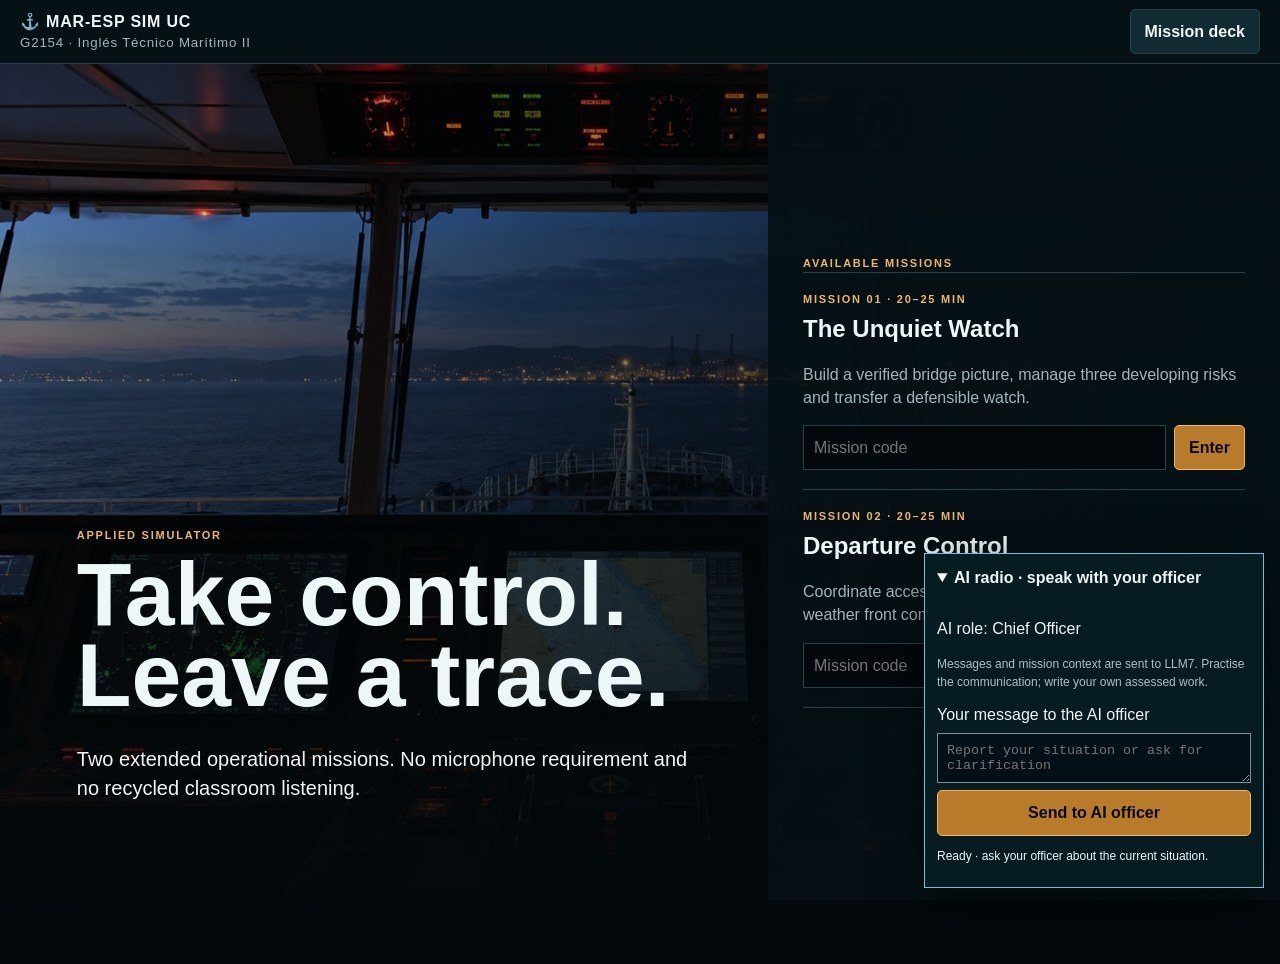
==== commit 0c53620d: "Restore generated AI conversations in labs and missions" ====
--- a/itm2-missions/index.html
+++ b/itm2-missions/index.html
@@ -1,16 +1,27 @@
 <!doctype html><html lang="en"><head><meta charset="utf-8"><meta name="viewport" content="width=device-width,initial-scale=1"><title>MAR-ESP SIM UC · ITM II</title><style>
 :root{--bg:#02080b;--p:#08171b;--p2:#10252b;--line:#294047;--ink:#eef7f8;--muted:#a1b5ba;--cyan:#78d8df;--green:#7bd49d;--amber:#efb85c;--red:#e66b61}*{box-sizing:border-box}html,body{margin:0;background:var(--bg);color:var(--ink);font:16px/1.45 Inter,Arial,sans-serif}.screen{display:none;min-height:100vh}.screen.active{display:block}.hidden{display:none!important}button,input{font:inherit}.btn{border:1px solid var(--line);border-radius:5px;background:#122a31;color:var(--ink);padding:10px 14px;font-weight:750;cursor:pointer}.btn:hover{border-color:var(--cyan)}.btn.primary{background:#b77b29;border-color:var(--amber);color:#080a08}.btn:disabled{opacity:.4}.top{height:64px;display:flex;align-items:center;justify-content:space-between;padding:0 20px;background:#061115;border-bottom:1px solid var(--line);position:relative;z-index:30}.brand{font-weight:900;letter-spacing:.05em}.brand small{display:block;color:var(--muted);font-weight:400}.eyebrow{font-size:11px;text-transform:uppercase;letter-spacing:.16em;color:var(--amber);font-weight:850}.home{min-height:calc(100vh - 64px);display:grid;grid-template-columns:1.2fr .8fr;background:linear-gradient(90deg,transparent,#02080be8),url('assets/bridge-watch.jpg') center/cover}.hero{padding:6vw;display:flex;flex-direction:column;justify-content:flex-end;background:linear-gradient(0deg,#02080bf5,transparent 75%)}.hero h1{font-size:clamp(48px,7vw,90px);line-height:.9;margin:10px 0}.hero p{max-width:650px;font-size:20px}.deck{padding:35px;background:#061115ee;display:flex;flex-direction:column;justify-content:center}.card{border-top:1px solid var(--line);padding:19px 0}.card:last-child{border-bottom:1px solid var(--line)}.card h2{margin:4px 0}.card p{color:var(--muted)}.code{display:grid;grid-template-columns:1fr auto;gap:8px}.code input{background:#02080b;border:1px solid var(--line);color:var(--ink);padding:10px}.brief{min-height:calc(100vh - 64px);display:grid;place-items:center;padding:24px;background:linear-gradient(135deg,#0b2026,#02080b)}.briefbox{width:min(930px,100%);padding:50px;background:var(--p);border:1px solid var(--line);border-left:5px solid var(--amber)}.briefbox h1{font-size:clamp(45px,7vw,76px);line-height:.92;margin:12px 0}.briefgrid{display:grid;grid-template-columns:1fr 1fr;gap:15px;margin:25px 0}.briefgrid div{border-top:1px solid var(--line);padding-top:10px}.briefgrid b{color:var(--cyan);display:block}.briefgrid span{color:var(--muted)}
 .sim{height:calc(100vh - 64px);display:grid;grid-template-columns:285px 1fr 315px;overflow:hidden}.rail,.lograil{background:#061115;padding:18px;overflow:auto}.rail{border-right:1px solid var(--line)}.lograil{border-left:1px solid var(--line)}.rail h1{margin:5px 0}.clock{font:800 25px monospace;color:var(--amber);margin:15px 0 4px}.progress{height:7px;background:#172a30;margin-bottom:18px}.progress i{display:block;height:100%;background:var(--green);transition:.3s}.objective{padding:12px;background:var(--p2);border-left:3px solid var(--amber);margin-bottom:14px}.steps{display:grid;gap:7px}.step{color:var(--muted);font-size:14px}.step:before{content:'○';color:var(--amber);margin-right:8px}.step.done{color:#ddf5e5}.step.done:before{content:'✓';color:var(--green)}.meter{height:9px;background:#1b2c31;margin-top:8px}.meter i{display:block;height:100%;background:linear-gradient(90deg,var(--green),var(--amber),var(--red))}.stage{overflow:auto;background:linear-gradient(#02080b4d,#02080ba8),url('assets/bridge-watch.jpg') center/cover}.stage.office{background-image:linear-gradient(#02080b5c,#02080bd8),url('assets/radio-room.jpg')}.workspace{min-height:100%;padding:22px}.stage h2{font-size:31px;margin:3px 0 14px}.panels{display:grid;grid-template-columns:1fr 1fr;gap:12px}.panel,.event,.final{background:#061115ef;border:1px solid var(--line);padding:16px}.panel{min-height:155px}.panel h3,.event h3{margin:4px 0 8px}.data{white-space:pre-line;color:var(--cyan);font:700 14px monospace}.event{margin-top:13px;border-color:#826a3f}.event.alert{border-color:var(--red)}.choices{display:grid;gap:8px;margin-top:12px}.choice{text-align:left}.choice span{display:block;color:var(--muted);font-size:13px}.dispatch{display:grid;grid-template-columns:repeat(2,1fr);gap:9px}.case{background:var(--p);border:1px solid var(--line);padding:11px}.case.ok{border-color:var(--green)}.case h4{margin:0}.case small{color:var(--muted)}.log{display:grid;gap:10px}.entry{border-left:2px solid var(--line);padding-left:10px}.entry b{font-size:13px;display:block}.entry span{font-size:13px;color:var(--muted)}.line{padding:9px;background:#071418;border-left:3px solid var(--green);margin-top:7px}.debrief{padding:30px;min-height:calc(100vh - 64px)}.debrief>div{max-width:1050px;margin:auto}.debrief h1{font-size:clamp(45px,6vw,75px)}.scores{display:grid;grid-template-columns:repeat(3,1fr);gap:12px}.score,.packet{background:var(--p);border:1px solid var(--line);padding:17px}.score{border-top:3px solid var(--cyan)}.score b{font-size:31px;display:block}.toast{position:fixed;top:76px;left:50%;transform:translateX(-50%);background:var(--p2);border:1px solid var(--line);padding:11px 15px;opacity:0;z-index:100;pointer-events:none}.toast.show{opacity:1}@media(max-width:1000px){.sim{grid-template-columns:240px 1fr}.lograil{display:none}}@media(max-width:700px){.home,.sim{grid-template-columns:1fr}.hero{min-height:52vh}.briefgrid,.panels,.scores,.dispatch{grid-template-columns:1fr}.sim{height:auto}.rail{border:0}.stage{min-height:700px}.top{height:auto;padding:9px 12px}.brand small{display:none}}
-</style></head><body><header class="top"><div class="brand">⚓ MAR-ESP SIM UC<small>G2154 · Inglés Técnico Marítimo II</small></div><button class="btn" data-home>Mission deck</button></header>
+.formgrid{display:grid;grid-template-columns:repeat(2,1fr);gap:12px}.field{display:grid;gap:5px}.field label{font-weight:750}.field select,.field textarea{width:100%;background:#02080b;color:var(--ink);border:1px solid var(--line);padding:10px}.field textarea{min-height:230px;resize:vertical}.production{background:#061115f2;border:1px solid var(--line);padding:18px}.scaffold{display:grid;grid-template-columns:repeat(3,1fr);gap:7px;margin:12px 0}.scaffold span{padding:8px;background:var(--p2);border-left:2px solid var(--cyan);font-size:13px}.ai-review{margin-top:12px;padding:14px;background:#0c2026;border:1px solid var(--line);white-space:pre-wrap}.wordcount{color:var(--amber);font:700 13px monospace}@media(max-width:700px){.formgrid,.scaffold{grid-template-columns:1fr}}.chat{display:grid;gap:9px;max-height:330px;overflow:auto;margin:12px 0}.bubble{max-width:88%;padding:10px 12px;background:#10272e;border:1px solid var(--line)}.bubble.agent{justify-self:start;border-left:3px solid var(--cyan)}.bubble.student{justify-self:end;border-right:3px solid var(--amber)}.chatrow{display:grid;grid-template-columns:1fr auto;gap:8px}.chatrow input{background:#02080b;color:var(--ink);border:1px solid var(--line);padding:10px}</style></head><body><header class="top"><div class="brand">⚓ MAR-ESP SIM UC<small>G2154 · Inglés Técnico Marítimo II</small></div><button class="btn" data-home>Mission deck</button></header>
 <main id="home" class="screen active"><section class="home"><div class="hero"><div class="eyebrow">Applied simulator</div><h1>Take control.<br>Leave a trace.</h1><p>Two extended operational missions. No microphone requirement and no recycled classroom listening.</p></div><aside class="deck"><div class="eyebrow">Available missions</div><div id="list"></div></aside></section></main>
 <main id="brief" class="screen"><section class="brief"><div id="briefbox" class="briefbox"></div></section></main>
 <main id="mission" class="screen"><section class="sim"><aside class="rail"><div class="eyebrow" id="mno"></div><h1 id="mname"></h1><p id="role"></p><div class="clock" id="clock">00:00</div><div class="progress"><i id="progress"></i></div><div class="objective"><b>CURRENT OBJECTIVE</b><div id="objective"></div></div><div id="steps" class="steps"></div><div class="eyebrow" style="margin-top:18px">Operational exposure</div><div class="meter"><i id="risk"></i></div></aside><section id="stage" class="stage"><div class="workspace"><div class="eyebrow" id="zone"></div><h2 id="title"></h2><div id="body"></div></div></section><aside class="lograil"><div class="eyebrow">Trace</div><h2>Operational log</h2><div id="log" class="log"></div></aside></section></main>
 <main id="debrief" class="screen"><section class="debrief"><div><div class="eyebrow">After-action review</div><h1 id="dtitle"></h1><p>This review records the operational path. It does not infer language learning or professional competence.</p><div id="scores" class="scores"></div><div id="packet" class="packet" style="margin-top:14px"></div><div style="display:flex;gap:8px;margin-top:15px"><button class="btn primary" data-home>Return</button><button class="btn" onclick="window.print()">Print / PDF</button><button class="btn" id="replay">Replay</button></div></div></section></main><div id="toast" class="toast"></div>
-<script>
-const M={m1:{code:'mision1',no:'MISSION 01',title:'The Unquiet Watch',time:'20–25 min',role:'Relieving watchkeeper',summary:'Build a verified bridge picture, manage three developing risks and transfer a defensible watch.'},m2:{code:'mision2',no:'MISSION 02',title:'Departure Control',time:'20–25 min',role:'Deck operations coordinator',summary:'Coordinate access, documentation and deck safety while a weather front compresses the departure window.'}};const $=s=>document.querySelector(s),$$=s=>[...document.querySelectorAll(s)];let a={id:null,score:0,risk:25,logs:[],start:0,timer:null,m1:{seen:[],selected:[]},m2:{at:0,orders:[]}};const q=new URLSearchParams(location.search),participant=q.get('participant')||'local';function show(x){$$('.screen').forEach(n=>n.classList.remove('active'));$('#'+x).classList.add('active')}function toast(x){$('#toast').textContent=x;$('#toast').classList.add('show');setTimeout(()=>$('#toast').classList.remove('show'),2200)}function log(x,y,g='neutral'){a.logs.push({t:new Date().toLocaleTimeString([],{hour:'2-digit',minute:'2-digit'}),x,y,g});$('#log').innerHTML=a.logs.map(z=>`<div class="entry"><b>${z.t} · ${z.x}</b><span>${z.y}</span></div>`).join('')}function risk(v){a.risk=Math.max(0,Math.min(100,v));$('#risk').style.width=a.risk+'%'}function phase(n,x){$('#progress').style.width=n*20+'%';$('#objective').textContent=x}function done(x){$('#'+x)?.classList.add('done')}function clock(){clearInterval(a.timer);a.start=Date.now();a.timer=setInterval(()=>{let s=Math.floor((Date.now()-a.start)/1000);$('#clock').textContent=String(Math.floor(s/60)).padStart(2,'0')+':'+String(s%60).padStart(2,'0')},1000)}function renderList(){$('#list').innerHTML=Object.entries(M).map(([id,m])=>`<article class="card"><div class="eyebrow">${m.no} · ${m.time}</div><h2>${m.title}</h2><p>${m.summary}</p><div class="code"><input id="c-${id}" type="password" placeholder="Mission code"><button class="btn primary" data-enter="${id}">Enter</button></div></article>`).join('')}function enter(id){let v=$('#c-'+id).value.trim().toLowerCase();if(v!==M[id].code&&v!=='unicantest')return toast('Use '+M[id].code+' or unicantest.');a.id=id;let m=M[id];$('#briefbox').innerHTML=`<div class="eyebrow">${m.no} · ${m.time}</div><h1>${m.title}</h1><p>${m.summary}</p><div class="briefgrid"><div><b>Your role</b><span>${m.role}</span></div><div><b>Operational outcome</b><span>A traceable handover or departure decision.</span></div><div><b>Activity pattern</b><span>Five changing phases, not a classroom listening or writing worksheet.</span></div><div><b>Completion</b><span>Resolve events and close the final operational chain.</span></div></div><button class="btn primary" id="launch">Start mission</button>`;show('brief')}function begin(){a.score=0;a.risk=25;a.logs=[];clock();show('mission');let m=M[a.id];$('#mno').textContent=m.no;$('#mname').textContent=m.title;$('#role').textContent=m.role;$('#stage').className='stage '+(a.id==='m2'?'office':'');a.id==='m1'?start1():start2()}
+<script src="../assets/maritime-ai.js?v=20260922"></script><script>
+const M={m1:{code:'mision1',no:'MISSION 01',title:'The Unquiet Watch',time:'20–25 min',role:'Relieving watchkeeper',summary:'Build a verified bridge picture, manage three developing risks and transfer a defensible watch.'},m2:{code:'mision2',no:'MISSION 02',title:'Departure Control',time:'20–25 min',role:'Deck operations coordinator',summary:'Coordinate access, documentation and deck safety while a weather front compresses the departure window.'}};const $=s=>document.querySelector(s),$$=s=>[...document.querySelectorAll(s)];let a={id:null,score:0,risk:25,logs:[],start:0,timer:null,pre:{},post:{},draft:'',agentTurns:[],m1:{seen:[],selected:[]},m2:{at:0,orders:[]}};const q=new URLSearchParams(location.search),participant=q.get('participant')||'local';function show(x){$$('.screen').forEach(n=>n.classList.remove('active'));$('#'+x).classList.add('active')}function toast(x){$('#toast').textContent=x;$('#toast').classList.add('show');setTimeout(()=>$('#toast').classList.remove('show'),2200)}function log(x,y,g='neutral'){a.logs.push({t:new Date().toLocaleTimeString([],{hour:'2-digit',minute:'2-digit'}),x,y,g});$('#log').innerHTML=a.logs.map(z=>`<div class="entry"><b>${z.t} · ${z.x}</b><span>${z.y}</span></div>`).join('')}function risk(v){a.risk=Math.max(0,Math.min(100,v));$('#risk').style.width=a.risk+'%'}function phase(n,x){$('#progress').style.width=n*20+'%';$('#objective').textContent=x}function done(x){$('#'+x)?.classList.add('done')}function clock(){clearInterval(a.timer);a.start=Date.now();a.timer=setInterval(()=>{let s=Math.floor((Date.now()-a.start)/1000);$('#clock').textContent=String(Math.floor(s/60)).padStart(2,'0')+':'+String(s%60).padStart(2,'0')},1000)}function renderList(){$('#list').innerHTML=Object.entries(M).map(([id,m])=>`<article class="card"><div class="eyebrow">${m.no} · ${m.time}</div><h2>${m.title}</h2><p>${m.summary}</p><div class="code"><input id="c-${id}" type="password" placeholder="Mission code"><button class="btn primary" data-enter="${id}">Enter</button></div></article>`).join('')}function enter(id){let v=$('#c-'+id).value.trim().toLowerCase();if(v!==M[id].code&&v!=='unicantest')return toast('Use '+M[id].code+' or unicantest.');a.id=id;let m=M[id];$('#briefbox').innerHTML=`<div class="eyebrow">${m.no} · ${m.time}</div><h1>${m.title}</h1><p>${m.summary}</p><div class="briefgrid"><div><b>Your role</b><span>${m.role}</span></div><div><b>Operational outcome</b><span>A traceable handover or departure decision.</span></div><div><b>Activity pattern</b><span>Five changing phases, not a classroom listening or writing worksheet.</span></div><div><b>Completion</b><span>Resolve events and close the final operational chain.</span></div></div><button class="btn primary" id="launch">Start mission</button>`;show('brief')}function begin(){a.score=0;a.risk=25;a.logs=[];a.pre={};a.post={};a.draft='';a.agentTurns=[];a.aiConversation=[];a.aiRun=(a.aiRun||0)+1;show('mission');window.resetMissionAI?.();let m=M[a.id];$('#mno').textContent=m.no;$('#mname').textContent=m.title;$('#role').textContent=m.role;$('#stage').className='stage '+(a.id==='m2'?'office':'');readiness()}
 const systems={radar:['Radar / ARPA','CONTACT A: CPA 0.7 NM · TCPA 14 min\nCONTACT B: opening'],position:['Position / route','43°27.6′N 003°47.2′W\nCOG 184° · SOG 8.4 kn · XTE 0.03'],weather:['Weather / visual','Visibility 3.0 NM and falling\nWind SW 18 kn · 1006 hPa'],orders:['Standing orders','Call Master if visibility < 2 NM\nLog CPA below 0.5 NM']};function steps1(){$('#steps').innerHTML='<span id="a1" class="step">Cross-check four sources</span><span id="a2" class="step">Resolve traffic risk</span><span id="a3" class="step">Act on visibility threshold</span><span id="a4" class="step">Resolve position conflict</span><span id="a5" class="step">Transfer the watch</span>'}function start1(){a.m1={seen:[],selected:[]};steps1();phase(1,'Cross-check four independent sources before accepting the watch.');$('#zone').textContent='Bridge · 07:48';$('#title').textContent='Relief due in twelve minutes';$('#body').innerHTML=`<div class="panels">${Object.entries(systems).map(([k,v])=>`<article class="panel"><div class="eyebrow">SOURCE</div><h3>${v[0]}</h3><div class="data">${v[1]}</div><button class="btn" data-check="${k}" style="margin-top:12px">Cross-check and log</button></article>`).join('')}</div>`;log('Watch relief started','No source accepted without cross-check.')}function check(k,el){if(a.m1.seen.includes(k))return;a.m1.seen.push(k);el.disabled=true;a.score+=6;log('Checked '+systems[k][0],systems[k][1].replaceAll('\n','; '),'good');if(a.m1.seen.length===4){done('a1');setTimeout(traffic,500)}}function traffic(){phase(2,'Measured CPA is falling. Respond before the standing-order threshold is crossed.');$('#title').textContent='Traffic picture changing';$('#body').innerHTML=`<div class="panels"><article class="panel"><h3>ARPA UPDATE</h3><div class="data">Range 1.9 NM\nCPA 0.38 NM ↓\nTCPA 09 min\nBearing steady</div></article><article class="panel"><h3>Harbour Control</h3><p>“Aurora, outbound traffic crossing ahead. Report your intentions.”</p></article></div>${event('DECISION 1','What do you communicate and do?',[['t-good','Notify OOW/Master, report measured CPA/TCPA and reduce speed pending assessment.'],['t-call','Order the other vessel to alter course immediately.'],['t-wait','Wait until CPA is below 0.2 NM.']])}`}
-function event(k,h,choices){return `<div class="event alert"><div class="eyebrow">${k}</div><h3>${h}</h3><div class="choices">${choices.map(x=>`<button class="btn choice" data-action="${x[0]}">${x[1]}</button>`).join('')}</div></div>`}function action(k){if(k[0]==='c')return caseAction(k);if(k[0]==='r')return releaseAction(k);if(k[0]==='t'){grade(k==='t-good','Traffic response',k==='t-good'?'Measured data reported and authority transferred.':'Action delayed or exceeded available authority.','a2');setTimeout(visibility,450)}else if(k[0]==='v'){grade(k==='v-good','Visibility response',k==='v-good'?'Standing order triggered with factual report.':'Threshold ignored or closure invented.','a3');setTimeout(position,450)}else{grade(k==='p-good','Position response',k==='p-good'?'Independent fix used; GNSS fault preserved for handover.':'Contradictory source accepted without verification.','a4');setTimeout(handover,450)}}function grade(ok,x,y,s){a.score+=ok?20:4;risk(a.risk+(ok?-6:18));log(x,y,ok?'good':'bad');done(s)}function visibility(){phase(3,'Visibility is now below the standing-order threshold.');$('#title').textContent='Visibility alarm';$('#body').innerHTML=`<div class="panels"><article class="panel"><h3>Visual observation</h3><div class="data">Visibility 1.8 NM\nEntrance lights intermittent\nNo closure message</div></article><article class="panel"><h3>Standing order</h3><p>Call Master below 2 NM.</p></article></div>${event('DECISION 2','Choose the bridge response',[['v-good','Call Master; report 1.8 NM and intermittent lights; maintain watch.'],['v-invent','Announce that the harbour is closed.'],['v-wait','Wait for the next weather report.']])}`}function position(){phase(4,'Resolve conflicting navigation data before relief.');$('#title').textContent='Position disagreement';$('#body').innerHTML=`<div class="panels"><article class="panel"><h3>ECDIS</h3><div class="data">XTE 0.31 NM PORT\nPOSITION AGE 00:04</div></article><article class="panel"><h3>Independent fix</h3><div class="data">Radar/visual XTE 0.04 NM\nGNSS 1 integrity warning</div></article></div>${event('DECISION 3','Which source controls the watch picture?',[['p-good','Use radar/visual fix, isolate GNSS 1 and log the warning.'],['p-bad','Accept ECDIS because it is the primary display.']])}`}const lines=['Position independently verified; GNSS 1 warning remains active.','Contact A CPA 0.38 NM / TCPA 09 min; Master notified.','Visibility 1.8 NM; restricted-visibility monitoring initiated.','Harbour closed and pilotage suspended.','All equipment fully serviceable.','Continue VHF guard; monitor Contact A and GNSS 1.'];function handover(){phase(5,'Select exactly four defensible lines for the relieving OOW.');$('#title').textContent='Final watch transfer';$('#body').innerHTML=`<div class="panel"><h3>Select four lines</h3><div class="choices">${lines.map((x,i)=>`<button class="btn choice" data-line="${i}">${x}</button>`).join('')}</div><div id="selected"></div><button id="finish1" class="btn primary" disabled style="margin-top:12px">Transfer watch</button></div>`}function line(i,el){if(a.m1.selected.includes(i)){a.m1.selected=a.m1.selected.filter(x=>x!==i);el.style.borderColor=''}else if(a.m1.selected.length<4){a.m1.selected.push(i);el.style.borderColor='var(--green)'}$('#selected').innerHTML=a.m1.selected.map(x=>`<div class="line">${lines[x]}</div>`).join('');$('#finish1').disabled=a.m1.selected.length!==4}function finish1(){let ok=[0,1,2,5].every(x=>a.m1.selected.includes(x));grade(ok,'Watch transferred',ok?'Verified facts and unresolved monitoring transferred.':'Unsupported certainty entered the handover.','a5');finish()}
-const cases=[['permit','Engine-room contractor','Permit exists but Chief Engineer signature is blank.','Hold access. Obtain the signature before entry and report when valid.',['Allow entry with escort.','Tell the contractor to be careful.']],['gangway','Gangway watch','Unlisted technician arrives; agent says he is expected.','Keep him at the gangway. Verify identity and agent authorisation before access.',['Let him board because he is expected.','Send him to the engine room.']],['manifest','Cargo desk','Signed manifest copy is due before 1200; page 4 is missing.','Request the complete signed copy now; verify page 4 and send before 1200.',['Send the incomplete copy.','Check the papers later.']],['deck','Aft access route','Heavy rain starts; a loose light cable crosses the route.','Suspend access. Isolate and secure the cable before reopening the route.',['Ask crew to walk carefully.','Leave it until after departure.']]];function steps2(){$('#steps').innerHTML='<span id="b1" class="step">Establish constraints</span><span id="b2" class="step">Control access permit</span><span id="b3" class="step">Verify visitor</span><span id="b4" class="step">Complete documentation</span><span id="b5" class="step">Control deck hazard</span>'}function start2(){a.m2={at:0,orders:[]};steps2();phase(1,'Identify the four controls that can stop departure.');$('#zone').textContent='Ship office / deck · 11:32';$('#title').textContent='Departure window: 12:15';$('#body').innerHTML=`<div class="panels"><article class="panel"><h3>MV Aurora</h3><div class="data">ETD 1215\nPilot confirmed\nRain front ETA 8 min</div></article><article class="panel"><h3>Open controls</h3><p>Access permit · visitor identity · manifest copy · aft route</p></article></div><div class="final"><h3>Your authority</h3><p>Coordinate, hold, verify and assign. Do not invent authorisation.</p><button id="cases" class="btn primary">Open live operations board</button></div>`;log('Departure coordination opened','Four controls identified.')}function renderCase(){let c=cases[a.m2.at];if(!c)return release();phase(Math.min(5,a.m2.at+2),'Resolve the live case with a role-specific, sequenced instruction.');$('#title').textContent=c[1];$('#body').innerHTML=`<div class="dispatch">${cases.map((x,i)=>`<div class="case ${i<a.m2.at?'ok':''}"><h4>${x[1]}</h4><small>${i<a.m2.at?'CLOSED':'PENDING'}</small></div>`).join('')}</div>${event('LIVE MESSAGE '+(a.m2.at+1)+'/4',c[2],[['c-good',c[3]],['c-bad0',c[4][0]],['c-bad1',c[4][1]]])}`}function caseAction(k){let c=cases[a.m2.at],ok=k==='c-good',instruction=ok?c[3]:c[4][Number(k.slice(-1))];a.m2.orders.push([c[1],instruction]);grade(ok,c[1],ok?'Control closed with role, action and condition.':'Message answered without controlling the risk.','b'+(a.m2.at+2));a.m2.at++;setTimeout(renderCase,450)}function release(){$('#title').textContent='Departure release conference';$('#body').innerHTML=`<div class="panel"><h3>Instruction record</h3>${a.m2.orders.map(x=>`<div class="line"><b>${x[0]}</b><br>${x[1]}</div>`).join('')}</div>${event('FINAL AUTHORITY DECISION','When can departure be released?',[['r-good','Only after responsible officers confirm every critical corrective action.'],['r-now','Now, because all four messages were answered.'],['r-cancel','Cancel the voyage indefinitely.']])}`}function releaseAction(k){let ok=k==='r-good';a.score+=ok?18:4;risk(a.risk+(ok?-8:18));log('Release decision',ok?'Release tied to named completion confirmations.':'Response confused message completion with operational control.',ok?'good':'bad');finish()}
-function finish(){clearInterval(a.timer);let elapsed=Math.floor((Date.now()-a.start)/1000),r={mission:a.id,participant,score:Math.min(100,a.score),risk:a.risk,elapsedSeconds:elapsed,logs:a.logs,completionStatus:'complete',completedAt:new Date().toISOString()};try{localStorage.setItem('maresp_itm2_run_'+participant+'_'+a.id,JSON.stringify(r))}catch(e){}show('debrief');$('#dtitle').textContent=M[a.id].title+' complete';$('#scores').innerHTML=`<div class="score"><b>${r.score}</b><span>decision score / 100</span></div><div class="score"><b>${r.risk}</b><span>residual exposure / 100</span></div><div class="score"><b>${Math.floor(elapsed/60)}:${String(elapsed%60).padStart(2,'0')}</b><span>active time</span></div>`;$('#packet').innerHTML='<h3>Operational record</h3>'+a.logs.map(x=>`<p><b>${x.t} · ${x.x}</b><br>${x.y}</p>`).join('');$('#replay').dataset.id=a.id;if(parent!==window)parent.postMessage({type:'maresp-mission-result',missionId:a.id==='m1'?'itm2_live_m1':'itm2_live_m2',result:r},'*')}function home(){clearInterval(a.timer);if(q.get('from')==='platform'&&parent!==window)return parent.postMessage({type:'maresp-close-mission'},'*');show('home')}
-document.addEventListener('click',e=>{let x=e.target.closest('[data-enter]');if(x)return enter(x.dataset.enter);if(e.target.closest('[data-home]'))return home();if(e.target.id==='launch')return begin();x=e.target.closest('[data-check]');if(x)return check(x.dataset.check,x);x=e.target.closest('[data-action]');if(x)return action(x.dataset.action);x=e.target.closest('[data-line]');if(x)return line(+x.dataset.line,x);if(e.target.id==='finish1')return finish1();if(e.target.id==='cases'){done('b1');return renderCase()}x=e.target.closest('[data-case]');if(x)return caseAction(x.dataset.case);x=e.target.closest('[data-release]');if(x)return releaseAction(x.dataset.release)});$('#replay').onclick=()=>{a.id=$('#replay').dataset.id;begin()};renderList();let requested=q.get('mission');if(M[requested]){a.id=requested;begin()}
-</script></body></html>
+function event(k,h,choices){return `<div class="event alert"><div class="eyebrow">${k}</div><h3>${h}</h3><div class="choices">${choices.map(x=>`<button class="btn choice" data-action="${x[0]}">${x[1]}</button>`).join('')}</div></div>`}function action(k){if(k[0]==='c')return caseAction(k);if(k[0]==='r')return releaseAction(k);if(k[0]==='t'){grade(k==='t-good','Traffic response',k==='t-good'?'Measured data reported and authority transferred.':'Action delayed or exceeded available authority.','a2');setTimeout(visibility,450)}else if(k[0]==='v'){grade(k==='v-good','Visibility response',k==='v-good'?'Standing order triggered with factual report.':'Threshold ignored or closure invented.','a3');setTimeout(position,450)}else{grade(k==='p-good','Position response',k==='p-good'?'Independent fix used; GNSS fault preserved for handover.':'Contradictory source accepted without verification.','a4');setTimeout(handover,450)}}function grade(ok,x,y,s){a.score+=ok?20:4;risk(a.risk+(ok?-6:18));log(x,y,ok?'good':'bad');done(s)}function visibility(){phase(3,'Visibility is now below the standing-order threshold.');$('#title').textContent='Visibility alarm';$('#body').innerHTML=`<div class="panels"><article class="panel"><h3>Visual observation</h3><div class="data">Visibility 1.8 NM\nEntrance lights intermittent\nNo closure message</div></article><article class="panel"><h3>Standing order</h3><p>Call Master below 2 NM.</p></article></div>${event('DECISION 2','Choose the bridge response',[['v-good','Call Master; report 1.8 NM and intermittent lights; maintain watch.'],['v-invent','Announce that the harbour is closed.'],['v-wait','Wait for the next weather report.']])}`}function position(){phase(4,'Resolve conflicting navigation data before relief.');$('#title').textContent='Position disagreement';$('#body').innerHTML=`<div class="panels"><article class="panel"><h3>ECDIS</h3><div class="data">XTE 0.31 NM PORT\nPOSITION AGE 00:04</div></article><article class="panel"><h3>Independent fix</h3><div class="data">Radar/visual XTE 0.04 NM\nGNSS 1 integrity warning</div></article></div>${event('DECISION 3','Which source controls the watch picture?',[['p-good','Use radar/visual fix, isolate GNSS 1 and log the warning.'],['p-bad','Accept ECDIS because it is the primary display.']])}`}const lines=['Position independently verified; GNSS 1 warning remains active.','Contact A CPA 0.38 NM / TCPA 09 min; Master notified.','Visibility 1.8 NM; restricted-visibility monitoring initiated.','Harbour closed and pilotage suspended.','All equipment fully serviceable.','Continue VHF guard; monitor Contact A and GNSS 1.'];function handover(){phase(5,'Select exactly four defensible lines for the relieving OOW.');$('#title').textContent='Final watch transfer';$('#body').innerHTML=`<div class="panel"><h3>Select four lines</h3><div class="choices">${lines.map((x,i)=>`<button class="btn choice" data-line="${i}">${x}</button>`).join('')}</div><div id="selected"></div><button id="finish1" class="btn primary" disabled style="margin-top:12px">Transfer watch</button></div>`}function line(i,el){if(a.m1.selected.includes(i)){a.m1.selected=a.m1.selected.filter(x=>x!==i);el.style.borderColor=''}else if(a.m1.selected.length<4){a.m1.selected.push(i);el.style.borderColor='var(--green)'}$('#selected').innerHTML=a.m1.selected.map(x=>`<div class="line">${lines[x]}</div>`).join('');$('#finish1').disabled=a.m1.selected.length!==4}function finish1(){let ok=[0,1,2,5].every(x=>a.m1.selected.includes(x));grade(ok,'Watch transferred',ok?'Verified facts and unresolved monitoring transferred.':'Unsupported certainty entered the handover.','a5');agentInteraction()}
+const cases=[['permit','Engine-room contractor','Permit exists but Chief Engineer signature is blank.','Hold access. Obtain the signature before entry and report when valid.',['Allow entry with escort.','Tell the contractor to be careful.']],['gangway','Gangway watch','Unlisted technician arrives; agent says he is expected.','Keep him at the gangway. Verify identity and agent authorisation before access.',['Let him board because he is expected.','Send him to the engine room.']],['manifest','Cargo desk','Signed manifest copy is due before 1200; page 4 is missing.','Request the complete signed copy now; verify page 4 and send before 1200.',['Send the incomplete copy.','Check the papers later.']],['deck','Aft access route','Heavy rain starts; a loose light cable crosses the route.','Suspend access. Isolate and secure the cable before reopening the route.',['Ask crew to walk carefully.','Leave it until after departure.']]];function steps2(){$('#steps').innerHTML='<span id="b1" class="step">Establish constraints</span><span id="b2" class="step">Control access permit</span><span id="b3" class="step">Verify visitor</span><span id="b4" class="step">Complete documentation</span><span id="b5" class="step">Control deck hazard</span>'}function start2(){a.m2={at:0,orders:[]};steps2();phase(1,'Identify the four controls that can stop departure.');$('#zone').textContent='Ship office / deck · 11:32';$('#title').textContent='Departure window: 12:15';$('#body').innerHTML=`<div class="panels"><article class="panel"><h3>MV Aurora</h3><div class="data">ETD 1215\nPilot confirmed\nRain front ETA 8 min</div></article><article class="panel"><h3>Open controls</h3><p>Access permit · visitor identity · manifest copy · aft route</p></article></div><div class="final"><h3>Your authority</h3><p>Coordinate, hold, verify and assign. Do not invent authorisation.</p><button id="cases" class="btn primary">Open live operations board</button></div>`;log('Departure coordination opened','Four controls identified.')}function renderCase(){let c=cases[a.m2.at];if(!c)return release();phase(Math.min(5,a.m2.at+2),'Resolve the live case with a role-specific, sequenced instruction.');$('#title').textContent=c[1];$('#body').innerHTML=`<div class="dispatch">${cases.map((x,i)=>`<div class="case ${i<a.m2.at?'ok':''}"><h4>${x[1]}</h4><small>${i<a.m2.at?'CLOSED':'PENDING'}</small></div>`).join('')}</div>${event('LIVE MESSAGE '+(a.m2.at+1)+'/4',c[2],[['c-good',c[3]],['c-bad0',c[4][0]],['c-bad1',c[4][1]]])}`}function caseAction(k){let c=cases[a.m2.at],ok=k==='c-good',instruction=ok?c[3]:c[4][Number(k.slice(-1))];a.m2.orders.push([c[1],instruction]);grade(ok,c[1],ok?'Control closed with role, action and condition.':'Message answered without controlling the risk.','b'+(a.m2.at+2));a.m2.at++;setTimeout(renderCase,450)}function release(){$('#title').textContent='Departure release conference';$('#body').innerHTML=`<div class="panel"><h3>Instruction record</h3>${a.m2.orders.map(x=>`<div class="line"><b>${x[0]}</b><br>${x[1]}</div>`).join('')}</div>${event('FINAL AUTHORITY DECISION','When can departure be released?',[['r-good','Only after responsible officers confirm every critical corrective action.'],['r-now','Now, because all four messages were answered.'],['r-cancel','Cancel the voyage indefinitely.']])}`}function releaseAction(k){let ok=k==='r-good';a.score+=ok?18:4;risk(a.risk+(ok?-8:18));log('Release decision',ok?'Release tied to named completion confirmations.':'Response confused message completion with operational control.',ok?'good':'bad');agentInteraction()}
+
+
+function rating(n,l){return `<div class="field"><label>${l}</label><select data-rating="${n}"><option value="">Select 1–5</option>${[1,2,3,4,5].map(x=>`<option>${x}</option>`).join('')}</select></div>`}
+function readiness(){phase(0,'Complete the readiness check.');$('#zone').textContent='Readiness station';$('#title').textContent='Before entering the operation';$('#steps').innerHTML='<span class="step">Readiness check</span><span class="step">Operational simulation</span><span class="step">Professional production</span><span class="step">AI officer dialogue</span><span class="step">After-action debrief</span>';$('#body').innerHTML=`<div class="production"><div class="eyebrow">PRE-MISSION QUESTIONNAIRE</div><h3>Operational readiness</h3><div class="formgrid">${rating('confidence','Confidence')}${rating('terms','Terminology familiarity')}${rating('genre','Genre confidence')}${rating('pressure','Expected difficulty')}</div><div class="field"><label>Expected communication challenge</label><textarea id="preOpen" style="min-height:90px"></textarea></div><button class="btn primary" id="startOps">Enter operational environment</button></div>`}
+function collectRatings(id){const o={};$$('[data-rating]').forEach(x=>o[x.dataset.rating]=x.value);o.comment=$('#'+id)?.value||'';return o}
+function agentInteraction(){phase(5,'Discuss your decisions with the AI officer, then write your own professional record.');$('#title').textContent='AI officer debrief';$('#body').innerHTML='<div class="production"><h3>Discuss your operational decisions</h3><p>The AI officer is available in the AI radio panel throughout this mission. Ask for clarification or report your decision and supporting evidence.</p><p>The conversation is saved with your mission. AI availability does not block your work.</p><button class="btn primary" id="toProduction">Open professional writing terminal</button></div>';document.getElementById('mission-ai-dock').open=true;}
+function sendAgent(){return sendMissionAI();}
+function production(){phase(5,'Produce the professional record generated by your decisions.');$('#zone').textContent='Communication terminal';const one=a.id==='m1',genre=one?'Bridge log and watch-handover note':'Departure coordination report',brief=one?'Write 140–220 words for the relieving OOW. Separate confirmed position, traffic, visibility, action and monitoring.':'Write 160–240 words for the Chief Officer. Record controls, roles, conditions and release status.',parts=one?['Time / situation','Checked sources','Traffic data','Visibility','Action taken','Monitoring next']:['Departure context','Access control','Identity check','Document deadline','Deck hazard','Release condition'];$('#title').textContent=genre;$('#body').innerHTML=`<div class="production"><div class="eyebrow">REQUIRED ESP OUTPUT</div><h3>${genre}</h3><p>${brief}</p><div class="scaffold">${parts.map(x=>`<span>${x}</span>`).join('')}</div><div class="field"><label>Professional record</label><textarea id="draft" placeholder="Use the operational trace. Do not invent facts."></textarea><span id="wc" class="wordcount">0 words · autosaved</span></div><div style="display:flex;gap:8px;margin-top:12px"><button class="btn primary" id="submitDraft">Continue</button></div></div>`;$('#draft').value=localStorage.getItem('maresp_draft_'+participant+'_'+a.id)||'';updateWords()}
+function updateWords(){if(!$('#draft'))return;$('#wc').textContent=$('#draft').value.trim().split(/\s+/).filter(Boolean).length+' words · autosaved'}
+function postQuestionnaire(){a.draft=$('#draft').value.trim();if(a.draft.split(/\s+/).filter(Boolean).length<100)return toast('Develop the record to at least 100 words.');localStorage.setItem('maresp_draft_'+participant+'_'+a.id,a.draft);$('#zone').textContent='After-action station';$('#title').textContent='Operational debrief';$('#body').innerHTML=`<div class="production"><div class="eyebrow">POST-MISSION QUESTIONNAIRE</div><h3>Review the experience</h3><div class="formgrid">${rating('realism','Operational realism')}${rating('difficulty','Difficulty')}${rating('evidence','Operational information')}${rating('scaffold','Genre scaffold')}${rating('confidenceAfter','Confidence after')}${rating('interface','Interface clarity')}</div><div class="field"><label>What communication choice would you change?</label><textarea id="postOpen" style="min-height:100px"></textarea></div><button class="btn primary" id="completeMission">Complete and save</button></div>`}
+function finish(){clearInterval(a.timer);let elapsed=Math.floor((Date.now()-a.start)/1000),r={mission:a.id,participant,score:Math.min(100,a.score),risk:a.risk,elapsedSeconds:elapsed,logs:a.logs,preQuestionnaire:a.pre,postQuestionnaire:a.post,draft:a.draft,agentTurns:a.agentTurns,aiConversation:a.aiConversation||[],completionStatus:'complete',completedAt:new Date().toISOString()};try{localStorage.setItem('maresp_itm2_run_'+participant+'_'+a.id,JSON.stringify(r))}catch(e){}show('debrief');$('#dtitle').textContent=M[a.id].title+' complete';$('#scores').innerHTML=`<div class="score"><b>${r.score}</b><span>decision score / 100</span></div><div class="score"><b>${r.risk}</b><span>residual exposure / 100</span></div><div class="score"><b>${Math.floor(elapsed/60)}:${String(elapsed%60).padStart(2,'0')}</b><span>active time</span></div>`;$('#packet').innerHTML='<h3>Professional production</h3><p>'+a.draft.replaceAll('\n','<br>')+'</p>'+'<h3>Operational record</h3>'+a.logs.map(x=>`<p><b>${x.t} · ${x.x}</b><br>${x.y}</p>`).join('');$('#replay').dataset.id=a.id;if(parent!==window)parent.postMessage({type:'maresp-mission-result',missionId:a.id==='m1'?'itm2_live_m1':'itm2_live_m2',result:r},'*')}function home(){clearInterval(a.timer);if(q.get('from')==='platform'&&parent!==window)return parent.postMessage({type:'maresp-close-mission'},'*');show('home')}
+
+document.addEventListener('click',e=>{let x=e.target.closest('[data-enter]');if(x)return enter(x.dataset.enter);if(e.target.closest('[data-home]'))return home();if(e.target.id==='launch')return begin();if(e.target.id==='startOps'){a.pre=collectRatings('preOpen');clock();return a.id==='m1'?start1():start2()}if(e.target.id==='sendAgent')return sendAgent();if(e.target.id==='toProduction')return production();if(e.target.id==='submitDraft')return postQuestionnaire();if(e.target.id==='completeMission'){a.post=collectRatings('postOpen');return finish()}x=e.target.closest('[data-check]');if(x)return check(x.dataset.check,x);x=e.target.closest('[data-action]');if(x)return action(x.dataset.action);x=e.target.closest('[data-line]');if(x)return line(+x.dataset.line,x);if(e.target.id==='finish1')return finish1();if(e.target.id==='cases'){done('b1');return renderCase()}x=e.target.closest('[data-case]');if(x)return caseAction(x.dataset.case);x=e.target.closest('[data-release]');if(x)return releaseAction(x.dataset.release)});document.addEventListener('input',e=>{if(e.target.id==='draft'){localStorage.setItem('maresp_draft_'+participant+'_'+a.id,e.target.value);updateWords()}});$('#replay').onclick=()=>{a.id=$('#replay').dataset.id;begin()};renderList();let requested=q.get('mission');if(M[requested]){a.id=requested;begin()}
+</script><script src="mission-ai.js?v=20260922"></script></body></html>
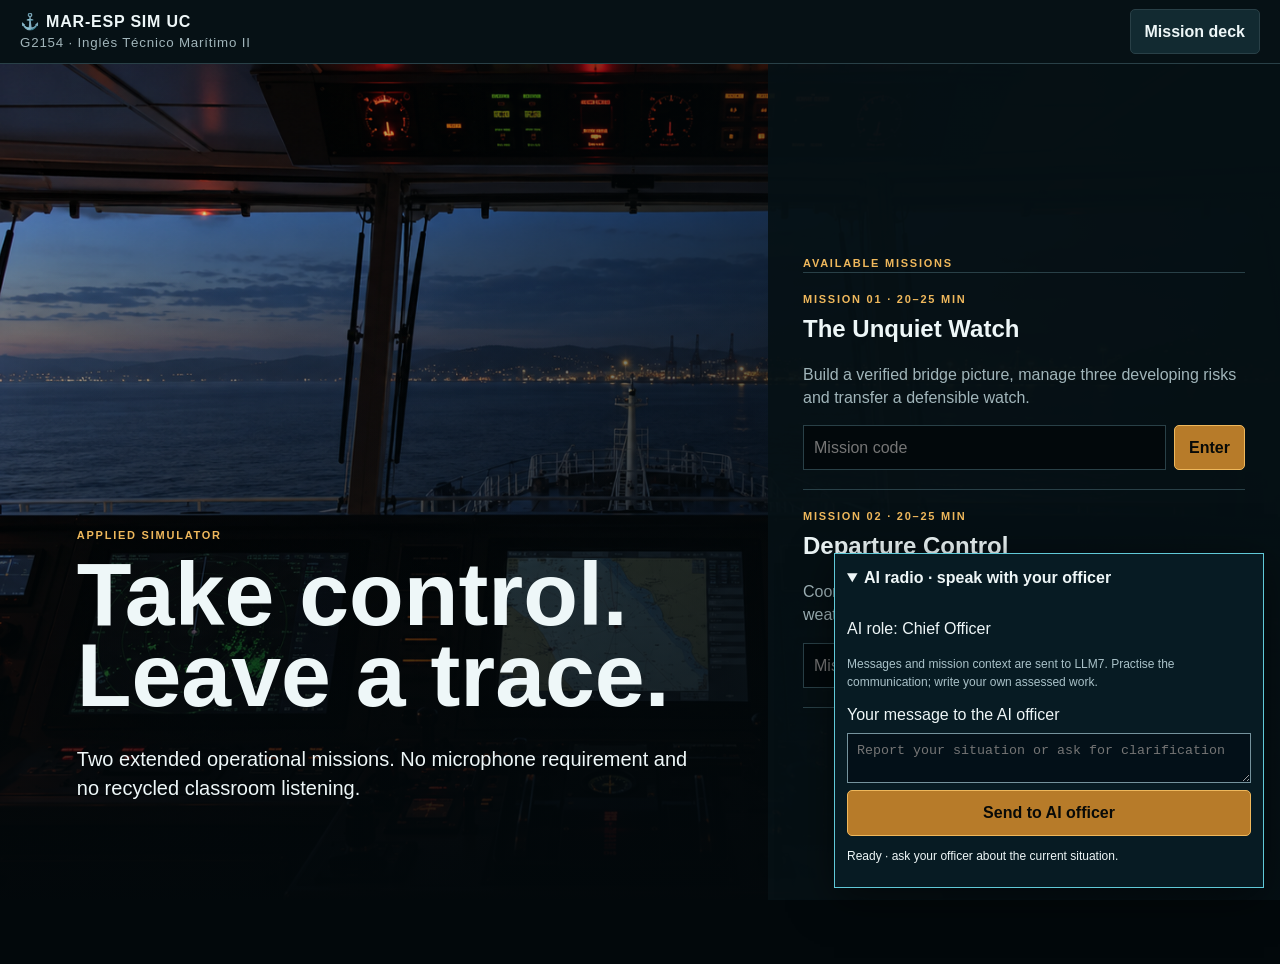
==== commit af0bf557: "Allow developed contextual explanations in simulator AI dialogue" ====
--- a/itm2-missions/index.html
+++ b/itm2-missions/index.html
@@ -6,7 +6,7 @@
 <main id="brief" class="screen"><section class="brief"><div id="briefbox" class="briefbox"></div></section></main>
 <main id="mission" class="screen"><section class="sim"><aside class="rail"><div class="eyebrow" id="mno"></div><h1 id="mname"></h1><p id="role"></p><div class="clock" id="clock">00:00</div><div class="progress"><i id="progress"></i></div><div class="objective"><b>CURRENT OBJECTIVE</b><div id="objective"></div></div><div id="steps" class="steps"></div><div class="eyebrow" style="margin-top:18px">Operational exposure</div><div class="meter"><i id="risk"></i></div></aside><section id="stage" class="stage"><div class="workspace"><div class="eyebrow" id="zone"></div><h2 id="title"></h2><div id="body"></div></div></section><aside class="lograil"><div class="eyebrow">Trace</div><h2>Operational log</h2><div id="log" class="log"></div></aside></section></main>
 <main id="debrief" class="screen"><section class="debrief"><div><div class="eyebrow">After-action review</div><h1 id="dtitle"></h1><p>This review records the operational path. It does not infer language learning or professional competence.</p><div id="scores" class="scores"></div><div id="packet" class="packet" style="margin-top:14px"></div><div style="display:flex;gap:8px;margin-top:15px"><button class="btn primary" data-home>Return</button><button class="btn" onclick="window.print()">Print / PDF</button><button class="btn" id="replay">Replay</button></div></div></section></main><div id="toast" class="toast"></div>
-<script src="../assets/maritime-ai.js?v=20260922"></script><script>
+<script src="../assets/ai-dialogue-policy.js?v=20260922b"></script><script src="../assets/maritime-ai.js?v=20260922b"></script><script>
 const M={m1:{code:'mision1',no:'MISSION 01',title:'The Unquiet Watch',time:'20–25 min',role:'Relieving watchkeeper',summary:'Build a verified bridge picture, manage three developing risks and transfer a defensible watch.'},m2:{code:'mision2',no:'MISSION 02',title:'Departure Control',time:'20–25 min',role:'Deck operations coordinator',summary:'Coordinate access, documentation and deck safety while a weather front compresses the departure window.'}};const $=s=>document.querySelector(s),$$=s=>[...document.querySelectorAll(s)];let a={id:null,score:0,risk:25,logs:[],start:0,timer:null,pre:{},post:{},draft:'',agentTurns:[],m1:{seen:[],selected:[]},m2:{at:0,orders:[]}};const q=new URLSearchParams(location.search),participant=q.get('participant')||'local';function show(x){$$('.screen').forEach(n=>n.classList.remove('active'));$('#'+x).classList.add('active')}function toast(x){$('#toast').textContent=x;$('#toast').classList.add('show');setTimeout(()=>$('#toast').classList.remove('show'),2200)}function log(x,y,g='neutral'){a.logs.push({t:new Date().toLocaleTimeString([],{hour:'2-digit',minute:'2-digit'}),x,y,g});$('#log').innerHTML=a.logs.map(z=>`<div class="entry"><b>${z.t} · ${z.x}</b><span>${z.y}</span></div>`).join('')}function risk(v){a.risk=Math.max(0,Math.min(100,v));$('#risk').style.width=a.risk+'%'}function phase(n,x){$('#progress').style.width=n*20+'%';$('#objective').textContent=x}function done(x){$('#'+x)?.classList.add('done')}function clock(){clearInterval(a.timer);a.start=Date.now();a.timer=setInterval(()=>{let s=Math.floor((Date.now()-a.start)/1000);$('#clock').textContent=String(Math.floor(s/60)).padStart(2,'0')+':'+String(s%60).padStart(2,'0')},1000)}function renderList(){$('#list').innerHTML=Object.entries(M).map(([id,m])=>`<article class="card"><div class="eyebrow">${m.no} · ${m.time}</div><h2>${m.title}</h2><p>${m.summary}</p><div class="code"><input id="c-${id}" type="password" placeholder="Mission code"><button class="btn primary" data-enter="${id}">Enter</button></div></article>`).join('')}function enter(id){let v=$('#c-'+id).value.trim().toLowerCase();if(v!==M[id].code&&v!=='unicantest')return toast('Use '+M[id].code+' or unicantest.');a.id=id;let m=M[id];$('#briefbox').innerHTML=`<div class="eyebrow">${m.no} · ${m.time}</div><h1>${m.title}</h1><p>${m.summary}</p><div class="briefgrid"><div><b>Your role</b><span>${m.role}</span></div><div><b>Operational outcome</b><span>A traceable handover or departure decision.</span></div><div><b>Activity pattern</b><span>Five changing phases, not a classroom listening or writing worksheet.</span></div><div><b>Completion</b><span>Resolve events and close the final operational chain.</span></div></div><button class="btn primary" id="launch">Start mission</button>`;show('brief')}function begin(){a.score=0;a.risk=25;a.logs=[];a.pre={};a.post={};a.draft='';a.agentTurns=[];a.aiConversation=[];a.aiRun=(a.aiRun||0)+1;show('mission');window.resetMissionAI?.();let m=M[a.id];$('#mno').textContent=m.no;$('#mname').textContent=m.title;$('#role').textContent=m.role;$('#stage').className='stage '+(a.id==='m2'?'office':'');readiness()}
 const systems={radar:['Radar / ARPA','CONTACT A: CPA 0.7 NM · TCPA 14 min\nCONTACT B: opening'],position:['Position / route','43°27.6′N 003°47.2′W\nCOG 184° · SOG 8.4 kn · XTE 0.03'],weather:['Weather / visual','Visibility 3.0 NM and falling\nWind SW 18 kn · 1006 hPa'],orders:['Standing orders','Call Master if visibility < 2 NM\nLog CPA below 0.5 NM']};function steps1(){$('#steps').innerHTML='<span id="a1" class="step">Cross-check four sources</span><span id="a2" class="step">Resolve traffic risk</span><span id="a3" class="step">Act on visibility threshold</span><span id="a4" class="step">Resolve position conflict</span><span id="a5" class="step">Transfer the watch</span>'}function start1(){a.m1={seen:[],selected:[]};steps1();phase(1,'Cross-check four independent sources before accepting the watch.');$('#zone').textContent='Bridge · 07:48';$('#title').textContent='Relief due in twelve minutes';$('#body').innerHTML=`<div class="panels">${Object.entries(systems).map(([k,v])=>`<article class="panel"><div class="eyebrow">SOURCE</div><h3>${v[0]}</h3><div class="data">${v[1]}</div><button class="btn" data-check="${k}" style="margin-top:12px">Cross-check and log</button></article>`).join('')}</div>`;log('Watch relief started','No source accepted without cross-check.')}function check(k,el){if(a.m1.seen.includes(k))return;a.m1.seen.push(k);el.disabled=true;a.score+=6;log('Checked '+systems[k][0],systems[k][1].replaceAll('\n','; '),'good');if(a.m1.seen.length===4){done('a1');setTimeout(traffic,500)}}function traffic(){phase(2,'Measured CPA is falling. Respond before the standing-order threshold is crossed.');$('#title').textContent='Traffic picture changing';$('#body').innerHTML=`<div class="panels"><article class="panel"><h3>ARPA UPDATE</h3><div class="data">Range 1.9 NM\nCPA 0.38 NM ↓\nTCPA 09 min\nBearing steady</div></article><article class="panel"><h3>Harbour Control</h3><p>“Aurora, outbound traffic crossing ahead. Report your intentions.”</p></article></div>${event('DECISION 1','What do you communicate and do?',[['t-good','Notify OOW/Master, report measured CPA/TCPA and reduce speed pending assessment.'],['t-call','Order the other vessel to alter course immediately.'],['t-wait','Wait until CPA is below 0.2 NM.']])}`}
 function event(k,h,choices){return `<div class="event alert"><div class="eyebrow">${k}</div><h3>${h}</h3><div class="choices">${choices.map(x=>`<button class="btn choice" data-action="${x[0]}">${x[1]}</button>`).join('')}</div></div>`}function action(k){if(k[0]==='c')return caseAction(k);if(k[0]==='r')return releaseAction(k);if(k[0]==='t'){grade(k==='t-good','Traffic response',k==='t-good'?'Measured data reported and authority transferred.':'Action delayed or exceeded available authority.','a2');setTimeout(visibility,450)}else if(k[0]==='v'){grade(k==='v-good','Visibility response',k==='v-good'?'Standing order triggered with factual report.':'Threshold ignored or closure invented.','a3');setTimeout(position,450)}else{grade(k==='p-good','Position response',k==='p-good'?'Independent fix used; GNSS fault preserved for handover.':'Contradictory source accepted without verification.','a4');setTimeout(handover,450)}}function grade(ok,x,y,s){a.score+=ok?20:4;risk(a.risk+(ok?-6:18));log(x,y,ok?'good':'bad');done(s)}function visibility(){phase(3,'Visibility is now below the standing-order threshold.');$('#title').textContent='Visibility alarm';$('#body').innerHTML=`<div class="panels"><article class="panel"><h3>Visual observation</h3><div class="data">Visibility 1.8 NM\nEntrance lights intermittent\nNo closure message</div></article><article class="panel"><h3>Standing order</h3><p>Call Master below 2 NM.</p></article></div>${event('DECISION 2','Choose the bridge response',[['v-good','Call Master; report 1.8 NM and intermittent lights; maintain watch.'],['v-invent','Announce that the harbour is closed.'],['v-wait','Wait for the next weather report.']])}`}function position(){phase(4,'Resolve conflicting navigation data before relief.');$('#title').textContent='Position disagreement';$('#body').innerHTML=`<div class="panels"><article class="panel"><h3>ECDIS</h3><div class="data">XTE 0.31 NM PORT\nPOSITION AGE 00:04</div></article><article class="panel"><h3>Independent fix</h3><div class="data">Radar/visual XTE 0.04 NM\nGNSS 1 integrity warning</div></article></div>${event('DECISION 3','Which source controls the watch picture?',[['p-good','Use radar/visual fix, isolate GNSS 1 and log the warning.'],['p-bad','Accept ECDIS because it is the primary display.']])}`}const lines=['Position independently verified; GNSS 1 warning remains active.','Contact A CPA 0.38 NM / TCPA 09 min; Master notified.','Visibility 1.8 NM; restricted-visibility monitoring initiated.','Harbour closed and pilotage suspended.','All equipment fully serviceable.','Continue VHF guard; monitor Contact A and GNSS 1.'];function handover(){phase(5,'Select exactly four defensible lines for the relieving OOW.');$('#title').textContent='Final watch transfer';$('#body').innerHTML=`<div class="panel"><h3>Select four lines</h3><div class="choices">${lines.map((x,i)=>`<button class="btn choice" data-line="${i}">${x}</button>`).join('')}</div><div id="selected"></div><button id="finish1" class="btn primary" disabled style="margin-top:12px">Transfer watch</button></div>`}function line(i,el){if(a.m1.selected.includes(i)){a.m1.selected=a.m1.selected.filter(x=>x!==i);el.style.borderColor=''}else if(a.m1.selected.length<4){a.m1.selected.push(i);el.style.borderColor='var(--green)'}$('#selected').innerHTML=a.m1.selected.map(x=>`<div class="line">${lines[x]}</div>`).join('');$('#finish1').disabled=a.m1.selected.length!==4}function finish1(){let ok=[0,1,2,5].every(x=>a.m1.selected.includes(x));grade(ok,'Watch transferred',ok?'Verified facts and unresolved monitoring transferred.':'Unsupported certainty entered the handover.','a5');agentInteraction()}
@@ -24,4 +24,4 @@
 function finish(){clearInterval(a.timer);let elapsed=Math.floor((Date.now()-a.start)/1000),r={mission:a.id,participant,score:Math.min(100,a.score),risk:a.risk,elapsedSeconds:elapsed,logs:a.logs,preQuestionnaire:a.pre,postQuestionnaire:a.post,draft:a.draft,agentTurns:a.agentTurns,aiConversation:a.aiConversation||[],completionStatus:'complete',completedAt:new Date().toISOString()};try{localStorage.setItem('maresp_itm2_run_'+participant+'_'+a.id,JSON.stringify(r))}catch(e){}show('debrief');$('#dtitle').textContent=M[a.id].title+' complete';$('#scores').innerHTML=`<div class="score"><b>${r.score}</b><span>decision score / 100</span></div><div class="score"><b>${r.risk}</b><span>residual exposure / 100</span></div><div class="score"><b>${Math.floor(elapsed/60)}:${String(elapsed%60).padStart(2,'0')}</b><span>active time</span></div>`;$('#packet').innerHTML='<h3>Professional production</h3><p>'+a.draft.replaceAll('\n','<br>')+'</p>'+'<h3>Operational record</h3>'+a.logs.map(x=>`<p><b>${x.t} · ${x.x}</b><br>${x.y}</p>`).join('');$('#replay').dataset.id=a.id;if(parent!==window)parent.postMessage({type:'maresp-mission-result',missionId:a.id==='m1'?'itm2_live_m1':'itm2_live_m2',result:r},'*')}function home(){clearInterval(a.timer);if(q.get('from')==='platform'&&parent!==window)return parent.postMessage({type:'maresp-close-mission'},'*');show('home')}
 
 document.addEventListener('click',e=>{let x=e.target.closest('[data-enter]');if(x)return enter(x.dataset.enter);if(e.target.closest('[data-home]'))return home();if(e.target.id==='launch')return begin();if(e.target.id==='startOps'){a.pre=collectRatings('preOpen');clock();return a.id==='m1'?start1():start2()}if(e.target.id==='sendAgent')return sendAgent();if(e.target.id==='toProduction')return production();if(e.target.id==='submitDraft')return postQuestionnaire();if(e.target.id==='completeMission'){a.post=collectRatings('postOpen');return finish()}x=e.target.closest('[data-check]');if(x)return check(x.dataset.check,x);x=e.target.closest('[data-action]');if(x)return action(x.dataset.action);x=e.target.closest('[data-line]');if(x)return line(+x.dataset.line,x);if(e.target.id==='finish1')return finish1();if(e.target.id==='cases'){done('b1');return renderCase()}x=e.target.closest('[data-case]');if(x)return caseAction(x.dataset.case);x=e.target.closest('[data-release]');if(x)return releaseAction(x.dataset.release)});document.addEventListener('input',e=>{if(e.target.id==='draft'){localStorage.setItem('maresp_draft_'+participant+'_'+a.id,e.target.value);updateWords()}});$('#replay').onclick=()=>{a.id=$('#replay').dataset.id;begin()};renderList();let requested=q.get('mission');if(M[requested]){a.id=requested;begin()}
-</script><script src="mission-ai.js?v=20260922"></script></body></html>
+</script><script src="mission-ai.js?v=20260922b"></script></body></html>
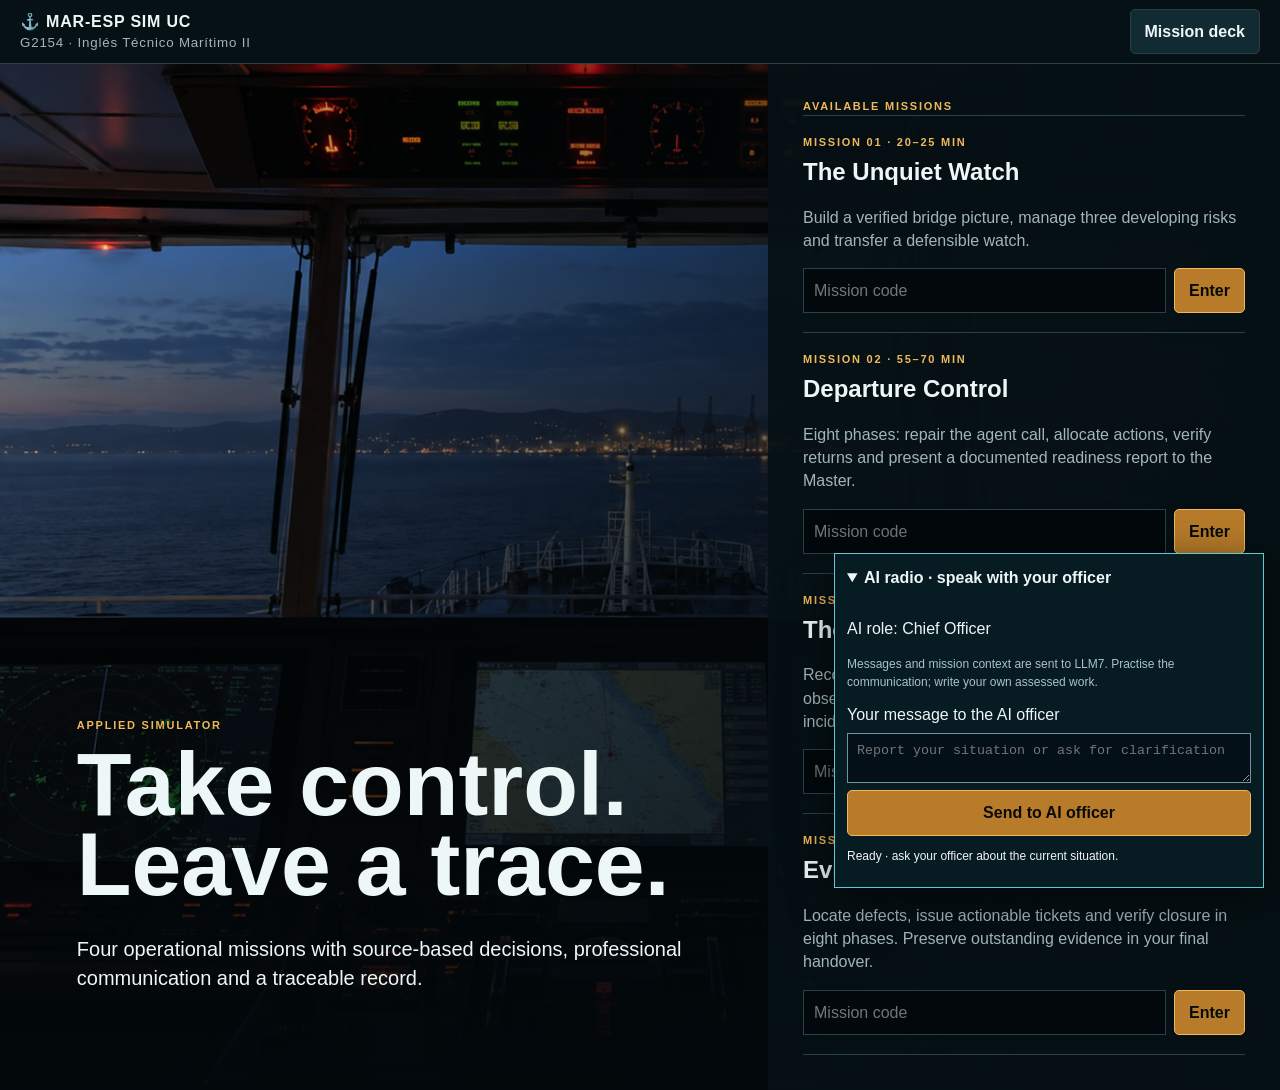
==== commit cdb5ebfe: "Expand operational missions 2–4 with evidence workflows and contextual AI" ====
--- a/itm2-missions/index.html
+++ b/itm2-missions/index.html
@@ -1,13 +1,13 @@
-<!doctype html><html lang="en"><head><meta charset="utf-8"><meta name="viewport" content="width=device-width,initial-scale=1"><title>MAR-ESP SIM UC · ITM II</title><style>
+<!doctype html><html lang="en"><head><meta charset="utf-8"><meta name="viewport" content="width=device-width,initial-scale=1"><script>if(["m2","m3","m4"].includes(new URLSearchParams(location.search).get("mission")))location.replace("operations.html"+location.search);</script><title>MAR-ESP SIM UC · ITM II</title><style>
 :root{--bg:#02080b;--p:#08171b;--p2:#10252b;--line:#294047;--ink:#eef7f8;--muted:#a1b5ba;--cyan:#78d8df;--green:#7bd49d;--amber:#efb85c;--red:#e66b61}*{box-sizing:border-box}html,body{margin:0;background:var(--bg);color:var(--ink);font:16px/1.45 Inter,Arial,sans-serif}.screen{display:none;min-height:100vh}.screen.active{display:block}.hidden{display:none!important}button,input{font:inherit}.btn{border:1px solid var(--line);border-radius:5px;background:#122a31;color:var(--ink);padding:10px 14px;font-weight:750;cursor:pointer}.btn:hover{border-color:var(--cyan)}.btn.primary{background:#b77b29;border-color:var(--amber);color:#080a08}.btn:disabled{opacity:.4}.top{height:64px;display:flex;align-items:center;justify-content:space-between;padding:0 20px;background:#061115;border-bottom:1px solid var(--line);position:relative;z-index:30}.brand{font-weight:900;letter-spacing:.05em}.brand small{display:block;color:var(--muted);font-weight:400}.eyebrow{font-size:11px;text-transform:uppercase;letter-spacing:.16em;color:var(--amber);font-weight:850}.home{min-height:calc(100vh - 64px);display:grid;grid-template-columns:1.2fr .8fr;background:linear-gradient(90deg,transparent,#02080be8),url('assets/bridge-watch.jpg') center/cover}.hero{padding:6vw;display:flex;flex-direction:column;justify-content:flex-end;background:linear-gradient(0deg,#02080bf5,transparent 75%)}.hero h1{font-size:clamp(48px,7vw,90px);line-height:.9;margin:10px 0}.hero p{max-width:650px;font-size:20px}.deck{padding:35px;background:#061115ee;display:flex;flex-direction:column;justify-content:center}.card{border-top:1px solid var(--line);padding:19px 0}.card:last-child{border-bottom:1px solid var(--line)}.card h2{margin:4px 0}.card p{color:var(--muted)}.code{display:grid;grid-template-columns:1fr auto;gap:8px}.code input{background:#02080b;border:1px solid var(--line);color:var(--ink);padding:10px}.brief{min-height:calc(100vh - 64px);display:grid;place-items:center;padding:24px;background:linear-gradient(135deg,#0b2026,#02080b)}.briefbox{width:min(930px,100%);padding:50px;background:var(--p);border:1px solid var(--line);border-left:5px solid var(--amber)}.briefbox h1{font-size:clamp(45px,7vw,76px);line-height:.92;margin:12px 0}.briefgrid{display:grid;grid-template-columns:1fr 1fr;gap:15px;margin:25px 0}.briefgrid div{border-top:1px solid var(--line);padding-top:10px}.briefgrid b{color:var(--cyan);display:block}.briefgrid span{color:var(--muted)}
 .sim{height:calc(100vh - 64px);display:grid;grid-template-columns:285px 1fr 315px;overflow:hidden}.rail,.lograil{background:#061115;padding:18px;overflow:auto}.rail{border-right:1px solid var(--line)}.lograil{border-left:1px solid var(--line)}.rail h1{margin:5px 0}.clock{font:800 25px monospace;color:var(--amber);margin:15px 0 4px}.progress{height:7px;background:#172a30;margin-bottom:18px}.progress i{display:block;height:100%;background:var(--green);transition:.3s}.objective{padding:12px;background:var(--p2);border-left:3px solid var(--amber);margin-bottom:14px}.steps{display:grid;gap:7px}.step{color:var(--muted);font-size:14px}.step:before{content:'○';color:var(--amber);margin-right:8px}.step.done{color:#ddf5e5}.step.done:before{content:'✓';color:var(--green)}.meter{height:9px;background:#1b2c31;margin-top:8px}.meter i{display:block;height:100%;background:linear-gradient(90deg,var(--green),var(--amber),var(--red))}.stage{overflow:auto;background:linear-gradient(#02080b4d,#02080ba8),url('assets/bridge-watch.jpg') center/cover}.stage.office{background-image:linear-gradient(#02080b5c,#02080bd8),url('assets/radio-room.jpg')}.workspace{min-height:100%;padding:22px}.stage h2{font-size:31px;margin:3px 0 14px}.panels{display:grid;grid-template-columns:1fr 1fr;gap:12px}.panel,.event,.final{background:#061115ef;border:1px solid var(--line);padding:16px}.panel{min-height:155px}.panel h3,.event h3{margin:4px 0 8px}.data{white-space:pre-line;color:var(--cyan);font:700 14px monospace}.event{margin-top:13px;border-color:#826a3f}.event.alert{border-color:var(--red)}.choices{display:grid;gap:8px;margin-top:12px}.choice{text-align:left}.choice span{display:block;color:var(--muted);font-size:13px}.dispatch{display:grid;grid-template-columns:repeat(2,1fr);gap:9px}.case{background:var(--p);border:1px solid var(--line);padding:11px}.case.ok{border-color:var(--green)}.case h4{margin:0}.case small{color:var(--muted)}.log{display:grid;gap:10px}.entry{border-left:2px solid var(--line);padding-left:10px}.entry b{font-size:13px;display:block}.entry span{font-size:13px;color:var(--muted)}.line{padding:9px;background:#071418;border-left:3px solid var(--green);margin-top:7px}.debrief{padding:30px;min-height:calc(100vh - 64px)}.debrief>div{max-width:1050px;margin:auto}.debrief h1{font-size:clamp(45px,6vw,75px)}.scores{display:grid;grid-template-columns:repeat(3,1fr);gap:12px}.score,.packet{background:var(--p);border:1px solid var(--line);padding:17px}.score{border-top:3px solid var(--cyan)}.score b{font-size:31px;display:block}.toast{position:fixed;top:76px;left:50%;transform:translateX(-50%);background:var(--p2);border:1px solid var(--line);padding:11px 15px;opacity:0;z-index:100;pointer-events:none}.toast.show{opacity:1}@media(max-width:1000px){.sim{grid-template-columns:240px 1fr}.lograil{display:none}}@media(max-width:700px){.home,.sim{grid-template-columns:1fr}.hero{min-height:52vh}.briefgrid,.panels,.scores,.dispatch{grid-template-columns:1fr}.sim{height:auto}.rail{border:0}.stage{min-height:700px}.top{height:auto;padding:9px 12px}.brand small{display:none}}
 .formgrid{display:grid;grid-template-columns:repeat(2,1fr);gap:12px}.field{display:grid;gap:5px}.field label{font-weight:750}.field select,.field textarea{width:100%;background:#02080b;color:var(--ink);border:1px solid var(--line);padding:10px}.field textarea{min-height:230px;resize:vertical}.production{background:#061115f2;border:1px solid var(--line);padding:18px}.scaffold{display:grid;grid-template-columns:repeat(3,1fr);gap:7px;margin:12px 0}.scaffold span{padding:8px;background:var(--p2);border-left:2px solid var(--cyan);font-size:13px}.ai-review{margin-top:12px;padding:14px;background:#0c2026;border:1px solid var(--line);white-space:pre-wrap}.wordcount{color:var(--amber);font:700 13px monospace}@media(max-width:700px){.formgrid,.scaffold{grid-template-columns:1fr}}.chat{display:grid;gap:9px;max-height:330px;overflow:auto;margin:12px 0}.bubble{max-width:88%;padding:10px 12px;background:#10272e;border:1px solid var(--line)}.bubble.agent{justify-self:start;border-left:3px solid var(--cyan)}.bubble.student{justify-self:end;border-right:3px solid var(--amber)}.chatrow{display:grid;grid-template-columns:1fr auto;gap:8px}.chatrow input{background:#02080b;color:var(--ink);border:1px solid var(--line);padding:10px}</style></head><body><header class="top"><div class="brand">⚓ MAR-ESP SIM UC<small>G2154 · Inglés Técnico Marítimo II</small></div><button class="btn" data-home>Mission deck</button></header>
-<main id="home" class="screen active"><section class="home"><div class="hero"><div class="eyebrow">Applied simulator</div><h1>Take control.<br>Leave a trace.</h1><p>Two extended operational missions. No microphone requirement and no recycled classroom listening.</p></div><aside class="deck"><div class="eyebrow">Available missions</div><div id="list"></div></aside></section></main>
+<main id="home" class="screen active"><section class="home"><div class="hero"><div class="eyebrow">Applied simulator</div><h1>Take control.<br>Leave a trace.</h1><p>Four operational missions with source-based decisions, professional communication and a traceable record.</p></div><aside class="deck"><div class="eyebrow">Available missions</div><div id="list"></div></aside></section></main>
 <main id="brief" class="screen"><section class="brief"><div id="briefbox" class="briefbox"></div></section></main>
 <main id="mission" class="screen"><section class="sim"><aside class="rail"><div class="eyebrow" id="mno"></div><h1 id="mname"></h1><p id="role"></p><div class="clock" id="clock">00:00</div><div class="progress"><i id="progress"></i></div><div class="objective"><b>CURRENT OBJECTIVE</b><div id="objective"></div></div><div id="steps" class="steps"></div><div class="eyebrow" style="margin-top:18px">Operational exposure</div><div class="meter"><i id="risk"></i></div></aside><section id="stage" class="stage"><div class="workspace"><div class="eyebrow" id="zone"></div><h2 id="title"></h2><div id="body"></div></div></section><aside class="lograil"><div class="eyebrow">Trace</div><h2>Operational log</h2><div id="log" class="log"></div></aside></section></main>
 <main id="debrief" class="screen"><section class="debrief"><div><div class="eyebrow">After-action review</div><h1 id="dtitle"></h1><p>This review records the operational path. It does not infer language learning or professional competence.</p><div id="scores" class="scores"></div><div id="packet" class="packet" style="margin-top:14px"></div><div style="display:flex;gap:8px;margin-top:15px"><button class="btn primary" data-home>Return</button><button class="btn" onclick="window.print()">Print / PDF</button><button class="btn" id="replay">Replay</button></div></div></section></main><div id="toast" class="toast"></div>
 <script src="../assets/ai-dialogue-policy.js?v=20260922b"></script><script src="../assets/maritime-ai.js?v=20260922b"></script><script>
-const M={m1:{code:'mision1',no:'MISSION 01',title:'The Unquiet Watch',time:'20–25 min',role:'Relieving watchkeeper',summary:'Build a verified bridge picture, manage three developing risks and transfer a defensible watch.'},m2:{code:'mision2',no:'MISSION 02',title:'Departure Control',time:'20–25 min',role:'Deck operations coordinator',summary:'Coordinate access, documentation and deck safety while a weather front compresses the departure window.'}};const $=s=>document.querySelector(s),$$=s=>[...document.querySelectorAll(s)];let a={id:null,score:0,risk:25,logs:[],start:0,timer:null,pre:{},post:{},draft:'',agentTurns:[],m1:{seen:[],selected:[]},m2:{at:0,orders:[]}};const q=new URLSearchParams(location.search),participant=q.get('participant')||'local';function show(x){$$('.screen').forEach(n=>n.classList.remove('active'));$('#'+x).classList.add('active')}function toast(x){$('#toast').textContent=x;$('#toast').classList.add('show');setTimeout(()=>$('#toast').classList.remove('show'),2200)}function log(x,y,g='neutral'){a.logs.push({t:new Date().toLocaleTimeString([],{hour:'2-digit',minute:'2-digit'}),x,y,g});$('#log').innerHTML=a.logs.map(z=>`<div class="entry"><b>${z.t} · ${z.x}</b><span>${z.y}</span></div>`).join('')}function risk(v){a.risk=Math.max(0,Math.min(100,v));$('#risk').style.width=a.risk+'%'}function phase(n,x){$('#progress').style.width=n*20+'%';$('#objective').textContent=x}function done(x){$('#'+x)?.classList.add('done')}function clock(){clearInterval(a.timer);a.start=Date.now();a.timer=setInterval(()=>{let s=Math.floor((Date.now()-a.start)/1000);$('#clock').textContent=String(Math.floor(s/60)).padStart(2,'0')+':'+String(s%60).padStart(2,'0')},1000)}function renderList(){$('#list').innerHTML=Object.entries(M).map(([id,m])=>`<article class="card"><div class="eyebrow">${m.no} · ${m.time}</div><h2>${m.title}</h2><p>${m.summary}</p><div class="code"><input id="c-${id}" type="password" placeholder="Mission code"><button class="btn primary" data-enter="${id}">Enter</button></div></article>`).join('')}function enter(id){let v=$('#c-'+id).value.trim().toLowerCase();if(v!==M[id].code&&v!=='unicantest')return toast('Use '+M[id].code+' or unicantest.');a.id=id;let m=M[id];$('#briefbox').innerHTML=`<div class="eyebrow">${m.no} · ${m.time}</div><h1>${m.title}</h1><p>${m.summary}</p><div class="briefgrid"><div><b>Your role</b><span>${m.role}</span></div><div><b>Operational outcome</b><span>A traceable handover or departure decision.</span></div><div><b>Activity pattern</b><span>Five changing phases, not a classroom listening or writing worksheet.</span></div><div><b>Completion</b><span>Resolve events and close the final operational chain.</span></div></div><button class="btn primary" id="launch">Start mission</button>`;show('brief')}function begin(){a.score=0;a.risk=25;a.logs=[];a.pre={};a.post={};a.draft='';a.agentTurns=[];a.aiConversation=[];a.aiRun=(a.aiRun||0)+1;show('mission');window.resetMissionAI?.();let m=M[a.id];$('#mno').textContent=m.no;$('#mname').textContent=m.title;$('#role').textContent=m.role;$('#stage').className='stage '+(a.id==='m2'?'office':'');readiness()}
+const M={m1:{code:'mision1',no:'MISSION 01',title:'The Unquiet Watch',time:'20–25 min',role:'Relieving watchkeeper',summary:'Build a verified bridge picture, manage three developing risks and transfer a defensible watch.'},m2:{code:'mision2',no:'MISSION 02',title:'Departure Control',time:'20–25 min',role:'Deck operations coordinator',summary:'Coordinate access, documentation and deck safety while a weather front compresses the departure window.'}};const $=s=>document.querySelector(s),$$=s=>[...document.querySelectorAll(s)];let a={id:null,score:0,risk:25,logs:[],start:0,timer:null,pre:{},post:{},draft:'',agentTurns:[],m1:{seen:[],selected:[]},m2:{at:0,orders:[]}};const q=new URLSearchParams(location.search),participant=q.get('participant')||'local';function show(x){$$('.screen').forEach(n=>n.classList.remove('active'));$('#'+x).classList.add('active')}function toast(x){$('#toast').textContent=x;$('#toast').classList.add('show');setTimeout(()=>$('#toast').classList.remove('show'),2200)}function log(x,y,g='neutral'){a.logs.push({t:new Date().toLocaleTimeString([],{hour:'2-digit',minute:'2-digit'}),x,y,g});$('#log').innerHTML=a.logs.map(z=>`<div class="entry"><b>${z.t} · ${z.x}</b><span>${z.y}</span></div>`).join('')}function risk(v){a.risk=Math.max(0,Math.min(100,v));$('#risk').style.width=a.risk+'%'}function phase(n,x){$('#progress').style.width=n*20+'%';$('#objective').textContent=x}function done(x){$('#'+x)?.classList.add('done')}function clock(){clearInterval(a.timer);a.start=Date.now();a.timer=setInterval(()=>{let s=Math.floor((Date.now()-a.start)/1000);$('#clock').textContent=String(Math.floor(s/60)).padStart(2,'0')+':'+String(s%60).padStart(2,'0')},1000)}Object.assign(M,{m3:{code:'mision3',no:'MISSION 03',title:'The Missing Target',time:'60–80 min',role:'Evidence analyst',summary:'Reconstruct traffic evidence in eight phases, distinguish observations from later findings and prepare a sourced incident report.'},m4:{code:'mision4',no:'MISSION 04',title:'Evidence Before Clearance',time:'60–80 min',role:'Inspection coordinator',summary:'Locate defects, issue actionable tickets and verify closure in eight phases. Preserve outstanding evidence in your final handover.'}});M.m2.time='55–70 min';M.m2.summary='Eight phases: repair the agent call, allocate actions, verify returns and present a documented readiness report to the Master.';function renderList(){$('#list').innerHTML=Object.entries(M).map(([id,m])=>`<article class="card"><div class="eyebrow">${m.no} · ${m.time}</div><h2>${m.title}</h2><p>${m.summary}</p><div class="code"><input id="c-${id}" type="password" placeholder="Mission code"><button class="btn primary" data-enter="${id}">Enter</button></div></article>`).join('')}function enter(id){if(id!=='m1'){const params=new URLSearchParams(location.search);params.set('mission',id);location.href='operations.html?'+params;return;}let v=$('#c-'+id).value.trim().toLowerCase();if(v!==M[id].code&&v!=='unicantest')return toast('Use '+M[id].code+' or unicantest.');a.id=id;let m=M[id];$('#briefbox').innerHTML=`<div class="eyebrow">${m.no} · ${m.time}</div><h1>${m.title}</h1><p>${m.summary}</p><div class="briefgrid"><div><b>Your role</b><span>${m.role}</span></div><div><b>Operational outcome</b><span>A traceable handover or departure decision.</span></div><div><b>Activity pattern</b><span>Five changing phases, not a classroom listening or writing worksheet.</span></div><div><b>Completion</b><span>Resolve events and close the final operational chain.</span></div></div><button class="btn primary" id="launch">Start mission</button>`;show('brief')}function begin(){a.score=0;a.risk=25;a.logs=[];a.pre={};a.post={};a.draft='';a.agentTurns=[];a.aiConversation=[];a.aiRun=(a.aiRun||0)+1;show('mission');window.resetMissionAI?.();let m=M[a.id];$('#mno').textContent=m.no;$('#mname').textContent=m.title;$('#role').textContent=m.role;$('#stage').className='stage '+(a.id==='m2'?'office':'');readiness()}
 const systems={radar:['Radar / ARPA','CONTACT A: CPA 0.7 NM · TCPA 14 min\nCONTACT B: opening'],position:['Position / route','43°27.6′N 003°47.2′W\nCOG 184° · SOG 8.4 kn · XTE 0.03'],weather:['Weather / visual','Visibility 3.0 NM and falling\nWind SW 18 kn · 1006 hPa'],orders:['Standing orders','Call Master if visibility < 2 NM\nLog CPA below 0.5 NM']};function steps1(){$('#steps').innerHTML='<span id="a1" class="step">Cross-check four sources</span><span id="a2" class="step">Resolve traffic risk</span><span id="a3" class="step">Act on visibility threshold</span><span id="a4" class="step">Resolve position conflict</span><span id="a5" class="step">Transfer the watch</span>'}function start1(){a.m1={seen:[],selected:[]};steps1();phase(1,'Cross-check four independent sources before accepting the watch.');$('#zone').textContent='Bridge · 07:48';$('#title').textContent='Relief due in twelve minutes';$('#body').innerHTML=`<div class="panels">${Object.entries(systems).map(([k,v])=>`<article class="panel"><div class="eyebrow">SOURCE</div><h3>${v[0]}</h3><div class="data">${v[1]}</div><button class="btn" data-check="${k}" style="margin-top:12px">Cross-check and log</button></article>`).join('')}</div>`;log('Watch relief started','No source accepted without cross-check.')}function check(k,el){if(a.m1.seen.includes(k))return;a.m1.seen.push(k);el.disabled=true;a.score+=6;log('Checked '+systems[k][0],systems[k][1].replaceAll('\n','; '),'good');if(a.m1.seen.length===4){done('a1');setTimeout(traffic,500)}}function traffic(){phase(2,'Measured CPA is falling. Respond before the standing-order threshold is crossed.');$('#title').textContent='Traffic picture changing';$('#body').innerHTML=`<div class="panels"><article class="panel"><h3>ARPA UPDATE</h3><div class="data">Range 1.9 NM\nCPA 0.38 NM ↓\nTCPA 09 min\nBearing steady</div></article><article class="panel"><h3>Harbour Control</h3><p>“Aurora, outbound traffic crossing ahead. Report your intentions.”</p></article></div>${event('DECISION 1','What do you communicate and do?',[['t-good','Notify OOW/Master, report measured CPA/TCPA and reduce speed pending assessment.'],['t-call','Order the other vessel to alter course immediately.'],['t-wait','Wait until CPA is below 0.2 NM.']])}`}
 function event(k,h,choices){return `<div class="event alert"><div class="eyebrow">${k}</div><h3>${h}</h3><div class="choices">${choices.map(x=>`<button class="btn choice" data-action="${x[0]}">${x[1]}</button>`).join('')}</div></div>`}function action(k){if(k[0]==='c')return caseAction(k);if(k[0]==='r')return releaseAction(k);if(k[0]==='t'){grade(k==='t-good','Traffic response',k==='t-good'?'Measured data reported and authority transferred.':'Action delayed or exceeded available authority.','a2');setTimeout(visibility,450)}else if(k[0]==='v'){grade(k==='v-good','Visibility response',k==='v-good'?'Standing order triggered with factual report.':'Threshold ignored or closure invented.','a3');setTimeout(position,450)}else{grade(k==='p-good','Position response',k==='p-good'?'Independent fix used; GNSS fault preserved for handover.':'Contradictory source accepted without verification.','a4');setTimeout(handover,450)}}function grade(ok,x,y,s){a.score+=ok?20:4;risk(a.risk+(ok?-6:18));log(x,y,ok?'good':'bad');done(s)}function visibility(){phase(3,'Visibility is now below the standing-order threshold.');$('#title').textContent='Visibility alarm';$('#body').innerHTML=`<div class="panels"><article class="panel"><h3>Visual observation</h3><div class="data">Visibility 1.8 NM\nEntrance lights intermittent\nNo closure message</div></article><article class="panel"><h3>Standing order</h3><p>Call Master below 2 NM.</p></article></div>${event('DECISION 2','Choose the bridge response',[['v-good','Call Master; report 1.8 NM and intermittent lights; maintain watch.'],['v-invent','Announce that the harbour is closed.'],['v-wait','Wait for the next weather report.']])}`}function position(){phase(4,'Resolve conflicting navigation data before relief.');$('#title').textContent='Position disagreement';$('#body').innerHTML=`<div class="panels"><article class="panel"><h3>ECDIS</h3><div class="data">XTE 0.31 NM PORT\nPOSITION AGE 00:04</div></article><article class="panel"><h3>Independent fix</h3><div class="data">Radar/visual XTE 0.04 NM\nGNSS 1 integrity warning</div></article></div>${event('DECISION 3','Which source controls the watch picture?',[['p-good','Use radar/visual fix, isolate GNSS 1 and log the warning.'],['p-bad','Accept ECDIS because it is the primary display.']])}`}const lines=['Position independently verified; GNSS 1 warning remains active.','Contact A CPA 0.38 NM / TCPA 09 min; Master notified.','Visibility 1.8 NM; restricted-visibility monitoring initiated.','Harbour closed and pilotage suspended.','All equipment fully serviceable.','Continue VHF guard; monitor Contact A and GNSS 1.'];function handover(){phase(5,'Select exactly four defensible lines for the relieving OOW.');$('#title').textContent='Final watch transfer';$('#body').innerHTML=`<div class="panel"><h3>Select four lines</h3><div class="choices">${lines.map((x,i)=>`<button class="btn choice" data-line="${i}">${x}</button>`).join('')}</div><div id="selected"></div><button id="finish1" class="btn primary" disabled style="margin-top:12px">Transfer watch</button></div>`}function line(i,el){if(a.m1.selected.includes(i)){a.m1.selected=a.m1.selected.filter(x=>x!==i);el.style.borderColor=''}else if(a.m1.selected.length<4){a.m1.selected.push(i);el.style.borderColor='var(--green)'}$('#selected').innerHTML=a.m1.selected.map(x=>`<div class="line">${lines[x]}</div>`).join('');$('#finish1').disabled=a.m1.selected.length!==4}function finish1(){let ok=[0,1,2,5].every(x=>a.m1.selected.includes(x));grade(ok,'Watch transferred',ok?'Verified facts and unresolved monitoring transferred.':'Unsupported certainty entered the handover.','a5');agentInteraction()}
 const cases=[['permit','Engine-room contractor','Permit exists but Chief Engineer signature is blank.','Hold access. Obtain the signature before entry and report when valid.',['Allow entry with escort.','Tell the contractor to be careful.']],['gangway','Gangway watch','Unlisted technician arrives; agent says he is expected.','Keep him at the gangway. Verify identity and agent authorisation before access.',['Let him board because he is expected.','Send him to the engine room.']],['manifest','Cargo desk','Signed manifest copy is due before 1200; page 4 is missing.','Request the complete signed copy now; verify page 4 and send before 1200.',['Send the incomplete copy.','Check the papers later.']],['deck','Aft access route','Heavy rain starts; a loose light cable crosses the route.','Suspend access. Isolate and secure the cable before reopening the route.',['Ask crew to walk carefully.','Leave it until after departure.']]];function steps2(){$('#steps').innerHTML='<span id="b1" class="step">Establish constraints</span><span id="b2" class="step">Control access permit</span><span id="b3" class="step">Verify visitor</span><span id="b4" class="step">Complete documentation</span><span id="b5" class="step">Control deck hazard</span>'}function start2(){a.m2={at:0,orders:[]};steps2();phase(1,'Identify the four controls that can stop departure.');$('#zone').textContent='Ship office / deck · 11:32';$('#title').textContent='Departure window: 12:15';$('#body').innerHTML=`<div class="panels"><article class="panel"><h3>MV Aurora</h3><div class="data">ETD 1215\nPilot confirmed\nRain front ETA 8 min</div></article><article class="panel"><h3>Open controls</h3><p>Access permit · visitor identity · manifest copy · aft route</p></article></div><div class="final"><h3>Your authority</h3><p>Coordinate, hold, verify and assign. Do not invent authorisation.</p><button id="cases" class="btn primary">Open live operations board</button></div>`;log('Departure coordination opened','Four controls identified.')}function renderCase(){let c=cases[a.m2.at];if(!c)return release();phase(Math.min(5,a.m2.at+2),'Resolve the live case with a role-specific, sequenced instruction.');$('#title').textContent=c[1];$('#body').innerHTML=`<div class="dispatch">${cases.map((x,i)=>`<div class="case ${i<a.m2.at?'ok':''}"><h4>${x[1]}</h4><small>${i<a.m2.at?'CLOSED':'PENDING'}</small></div>`).join('')}</div>${event('LIVE MESSAGE '+(a.m2.at+1)+'/4',c[2],[['c-good',c[3]],['c-bad0',c[4][0]],['c-bad1',c[4][1]]])}`}function caseAction(k){let c=cases[a.m2.at],ok=k==='c-good',instruction=ok?c[3]:c[4][Number(k.slice(-1))];a.m2.orders.push([c[1],instruction]);grade(ok,c[1],ok?'Control closed with role, action and condition.':'Message answered without controlling the risk.','b'+(a.m2.at+2));a.m2.at++;setTimeout(renderCase,450)}function release(){$('#title').textContent='Departure release conference';$('#body').innerHTML=`<div class="panel"><h3>Instruction record</h3>${a.m2.orders.map(x=>`<div class="line"><b>${x[0]}</b><br>${x[1]}</div>`).join('')}</div>${event('FINAL AUTHORITY DECISION','When can departure be released?',[['r-good','Only after responsible officers confirm every critical corrective action.'],['r-now','Now, because all four messages were answered.'],['r-cancel','Cancel the voyage indefinitely.']])}`}function releaseAction(k){let ok=k==='r-good';a.score+=ok?18:4;risk(a.risk+(ok?-8:18));log('Release decision',ok?'Release tied to named completion confirmations.':'Response confused message completion with operational control.',ok?'good':'bad');agentInteraction()}
